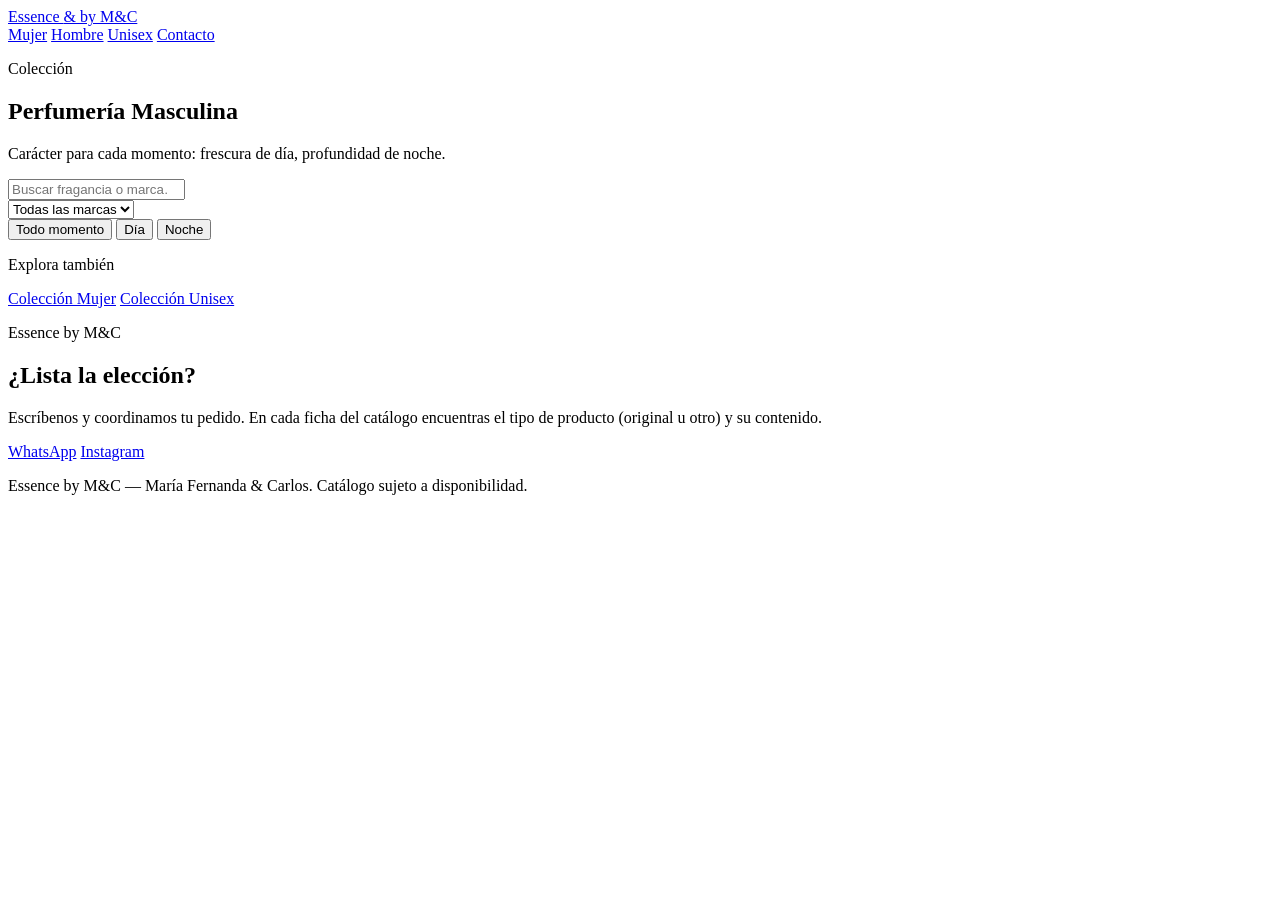
==== hombre.html @ 106f61c3 "Add files via upload" ====
<!DOCTYPE html>
<html lang="es">
<head>
<meta charset="UTF-8">
<meta name="viewport" content="width=device-width, initial-scale=1.0">
<title>Perfumería Masculina — Essence by M&amp;C</title>
<meta name="description" content="Catálogo de fragancias masculinas. Essence by M&amp;C.">
<link rel="preconnect" href="https://fonts.googleapis.com">
<link rel="preconnect" href="https://fonts.gstatic.com" crossorigin>
<link href="https://fonts.googleapis.com/css2?family=Cormorant:ital,wght@0,400;0,500;0,600;1,400&family=Jost:wght@300;400;500;600&display=swap" rel="stylesheet">
<link rel="stylesheet" href="css/styles.css">
</head>
<body class="theme-hombre" data-genero="hombre">

<header class="nav">
  <a href="index.html" class="brand" aria-label="Essence by M&amp;C — inicio">Essence <span class="amp">&amp;</span> <span class="brand-mc">by M&amp;C</span></a>
  <nav class="nav-links" aria-label="Principal">
    <a href="mujer.html">Mujer</a>
    <a href="hombre.html" aria-current="page">Hombre</a>
    <a href="unisex.html">Unisex</a>
    <a href="#contacto">Contacto</a>
  </nav>
</header>

<main>

  <section class="collection">
    <div class="collection-head">
      <p class="eyebrow">Colección</p>
      <h1>Perfumería Masculina</h1>
      <p class="collection-desc">Carácter para cada momento: frescura de día, profundidad de noche.</p>
    </div>

    <div class="filters">
      <input type="search" class="search" placeholder="Buscar fragancia o marca…" aria-label="Buscar en perfumería masculina">
      <div class="filter-row">
        <select class="filter-select" data-filter="marca" aria-label="Filtrar por marca">
          <option value="">Todas las marcas</option>
        </select>
        <div class="chip-group" data-filter="momento">
          <button class="chip active" data-value="">Todo momento</button>
          <button class="chip" data-value="dia">Día</button>
          <button class="chip" data-value="noche">Noche</button>
        </div>
      </div>
      <div class="chip-group notas-group" aria-label="Filtrar por familia olfativa"></div>
    </div>

    <div class="grid" id="grid"></div>
    <p class="empty-state" id="empty" hidden>No encontramos fragancias con esos filtros. Prueba con otra combinación.</p>

    <div class="explore">
      <p>Explora también</p>
      <div class="explore-links">
        <a class="pill" href="mujer.html">Colección Mujer</a>
        <a class="pill" href="unisex.html">Colección Unisex</a>
      </div>
    </div>
  </section>

  <section id="contacto" class="contact">
    <div class="contact-inner">
      <p class="eyebrow">Essence by M&amp;C</p>
      <h2>¿Lista la elección?</h2>
      <p>Escríbenos y coordinamos tu pedido. En cada ficha del catálogo encuentras el tipo de producto (original u otro) y su contenido.</p>
      <div class="contact-links">
        <a href="https://wa.me/573011754725" target="_blank" rel="noopener" class="btn btn-gold">WhatsApp</a>
        <a href="https://instagram.com/essence_bymc" target="_blank" rel="noopener" class="btn btn-outline">Instagram</a>
      </div>
    </div>
  </section>

</main>

<footer class="footer">
  <p>Essence by M&amp;C — María Fernanda &amp; Carlos. Catálogo sujeto a disponibilidad.</p>
</footer>

<script src="js/data.js"></script>
<script src="js/script.js"></script>
</body>
</html>
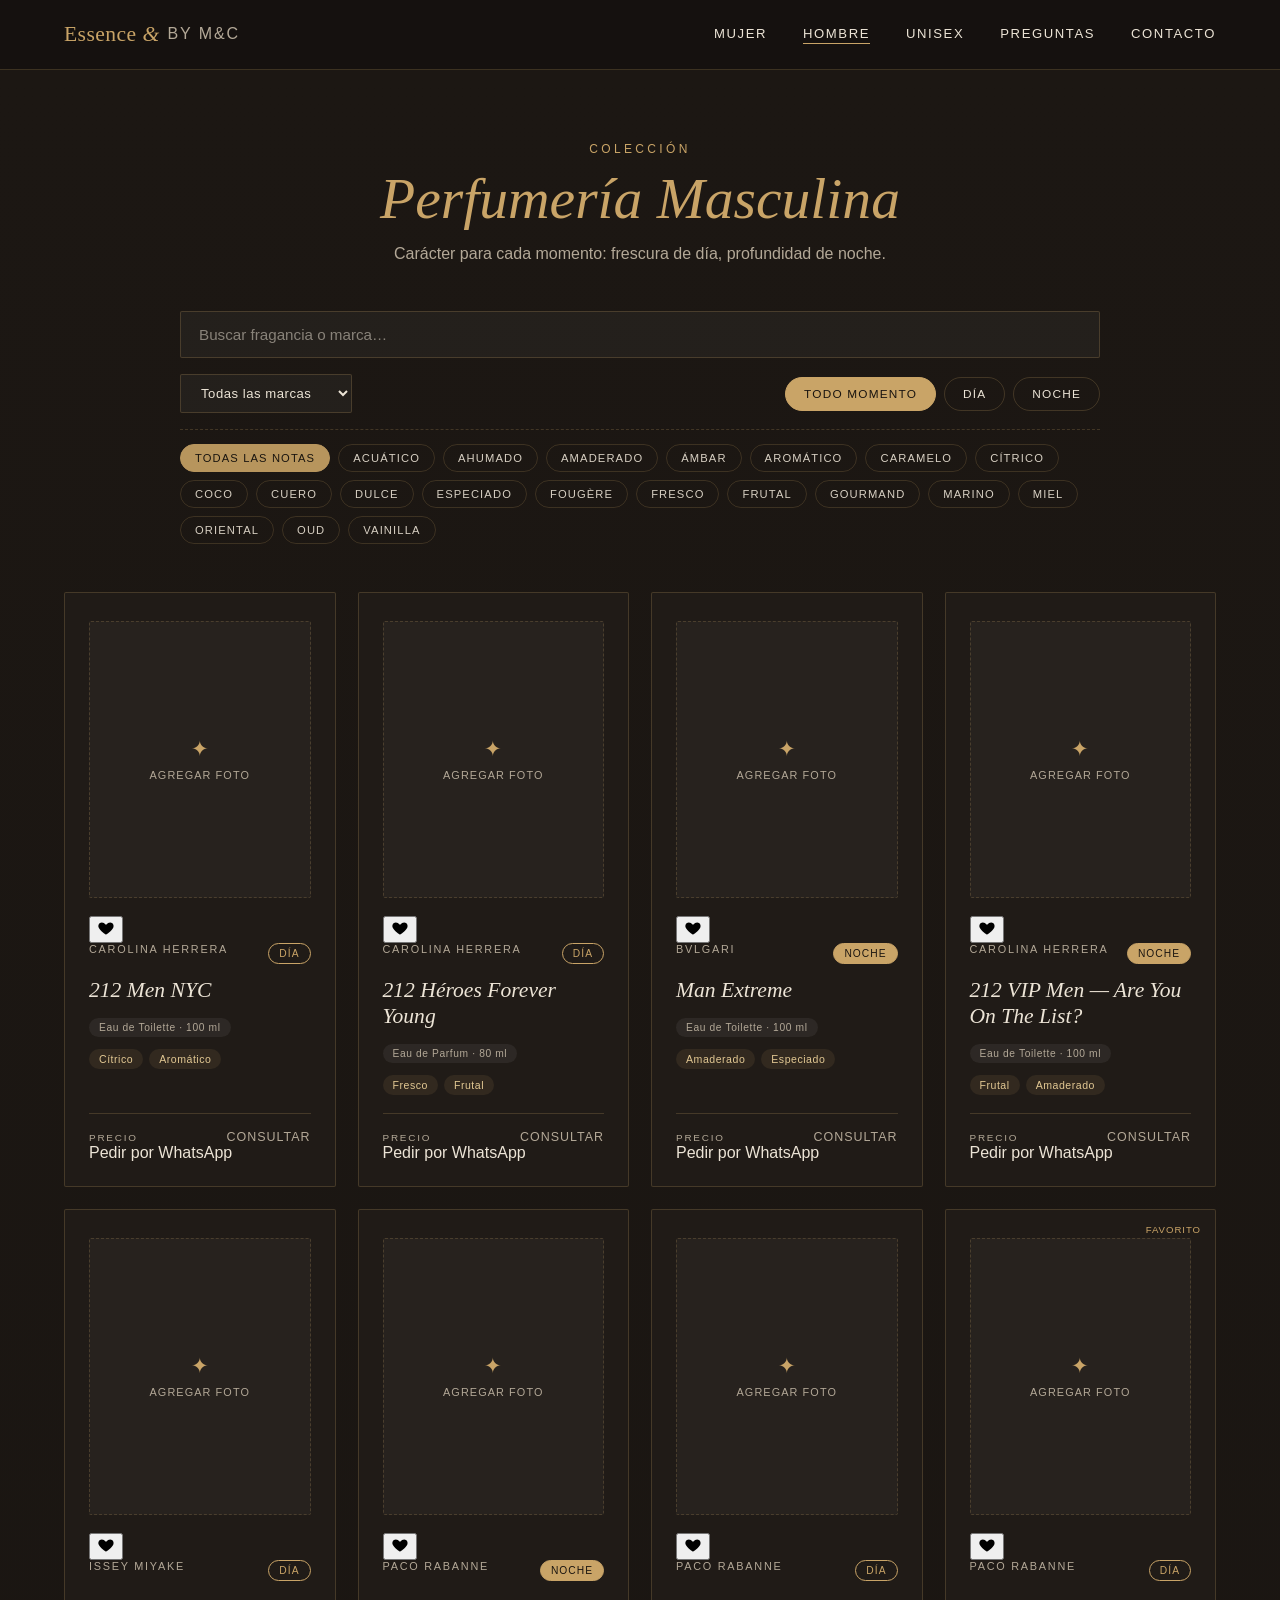
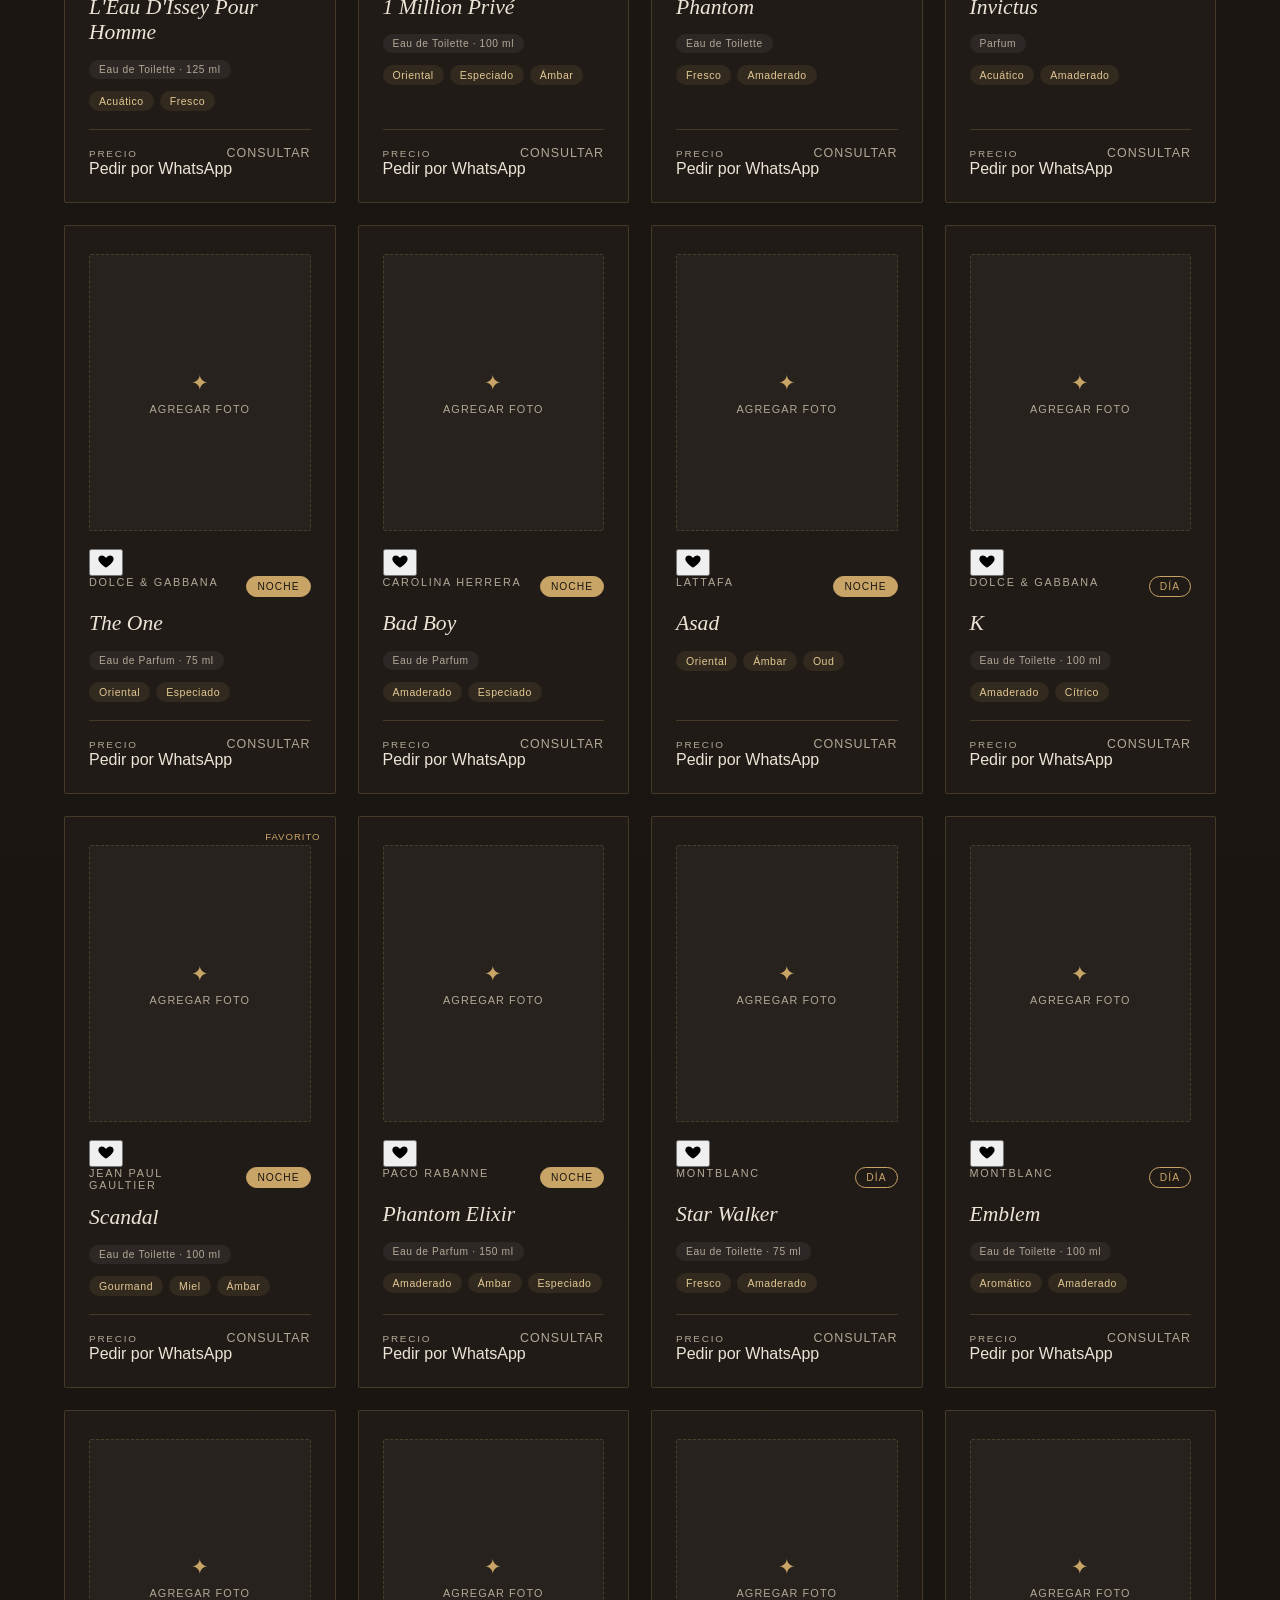
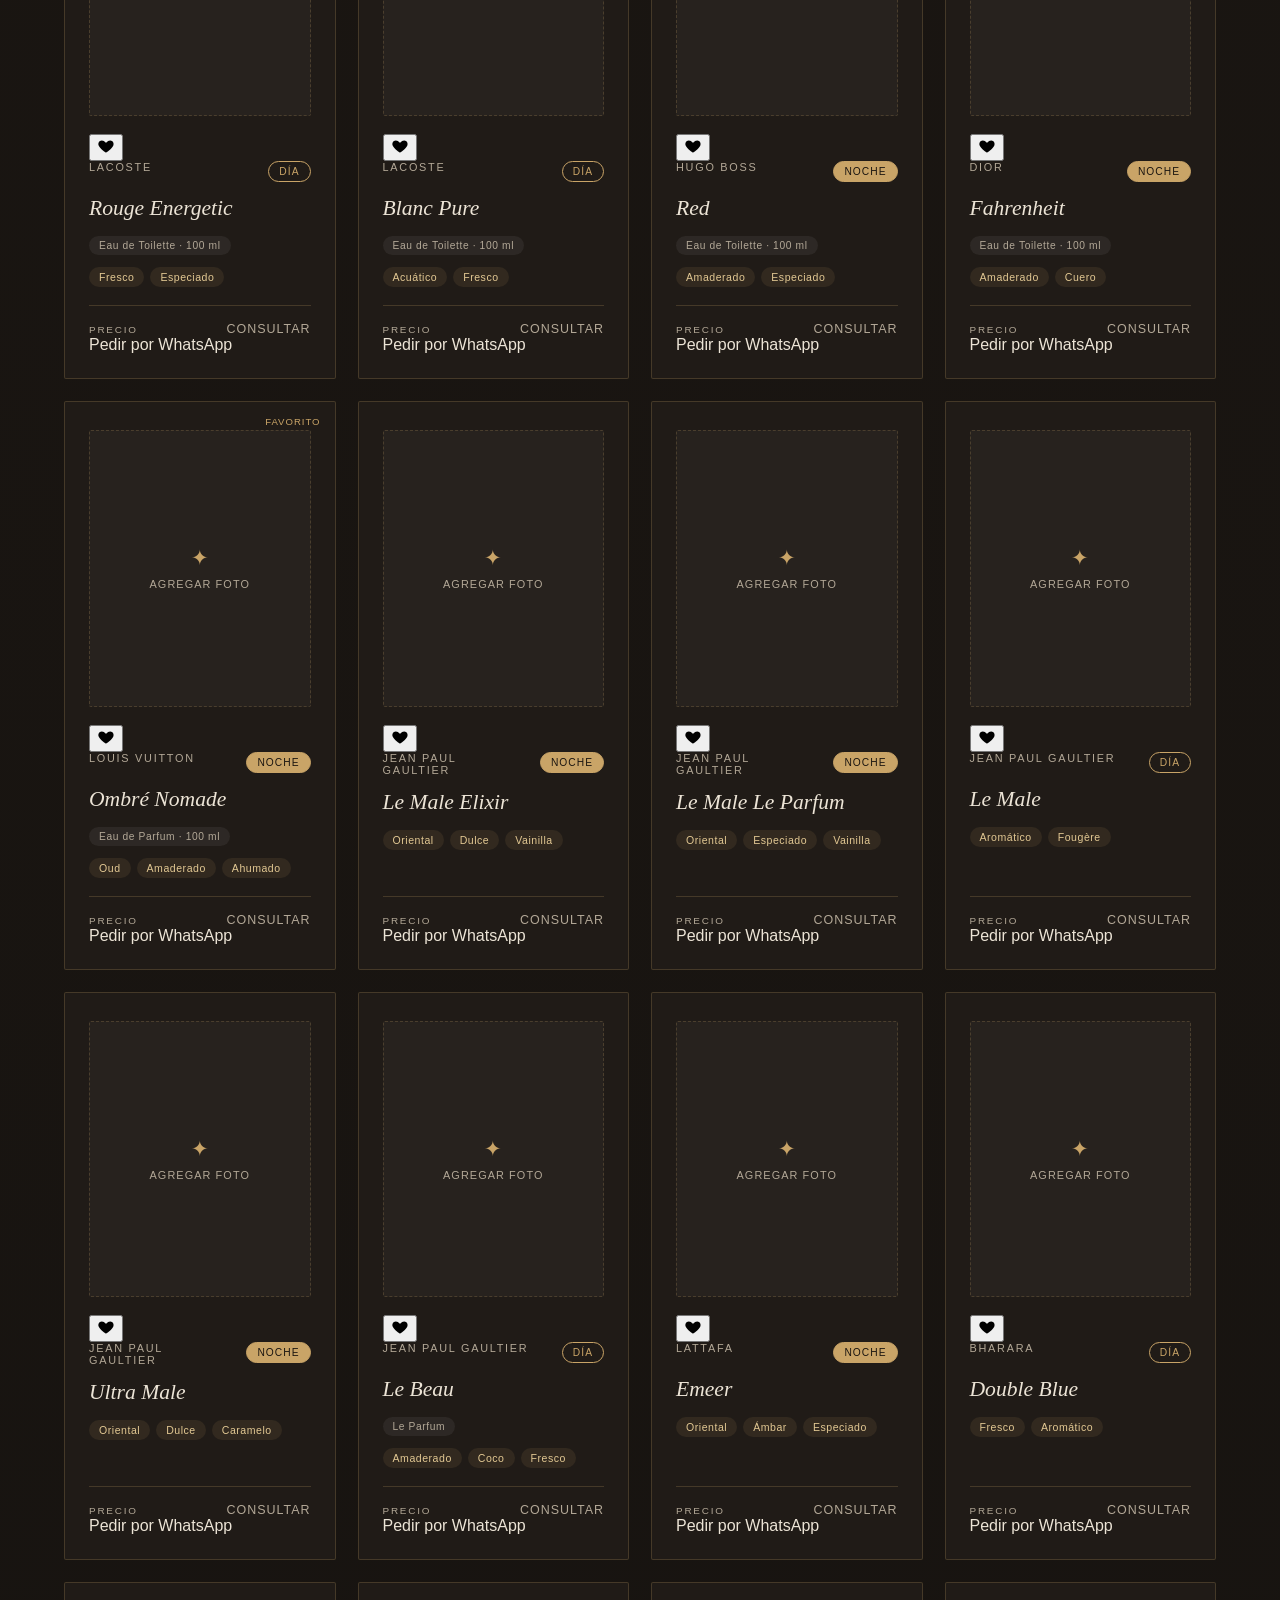
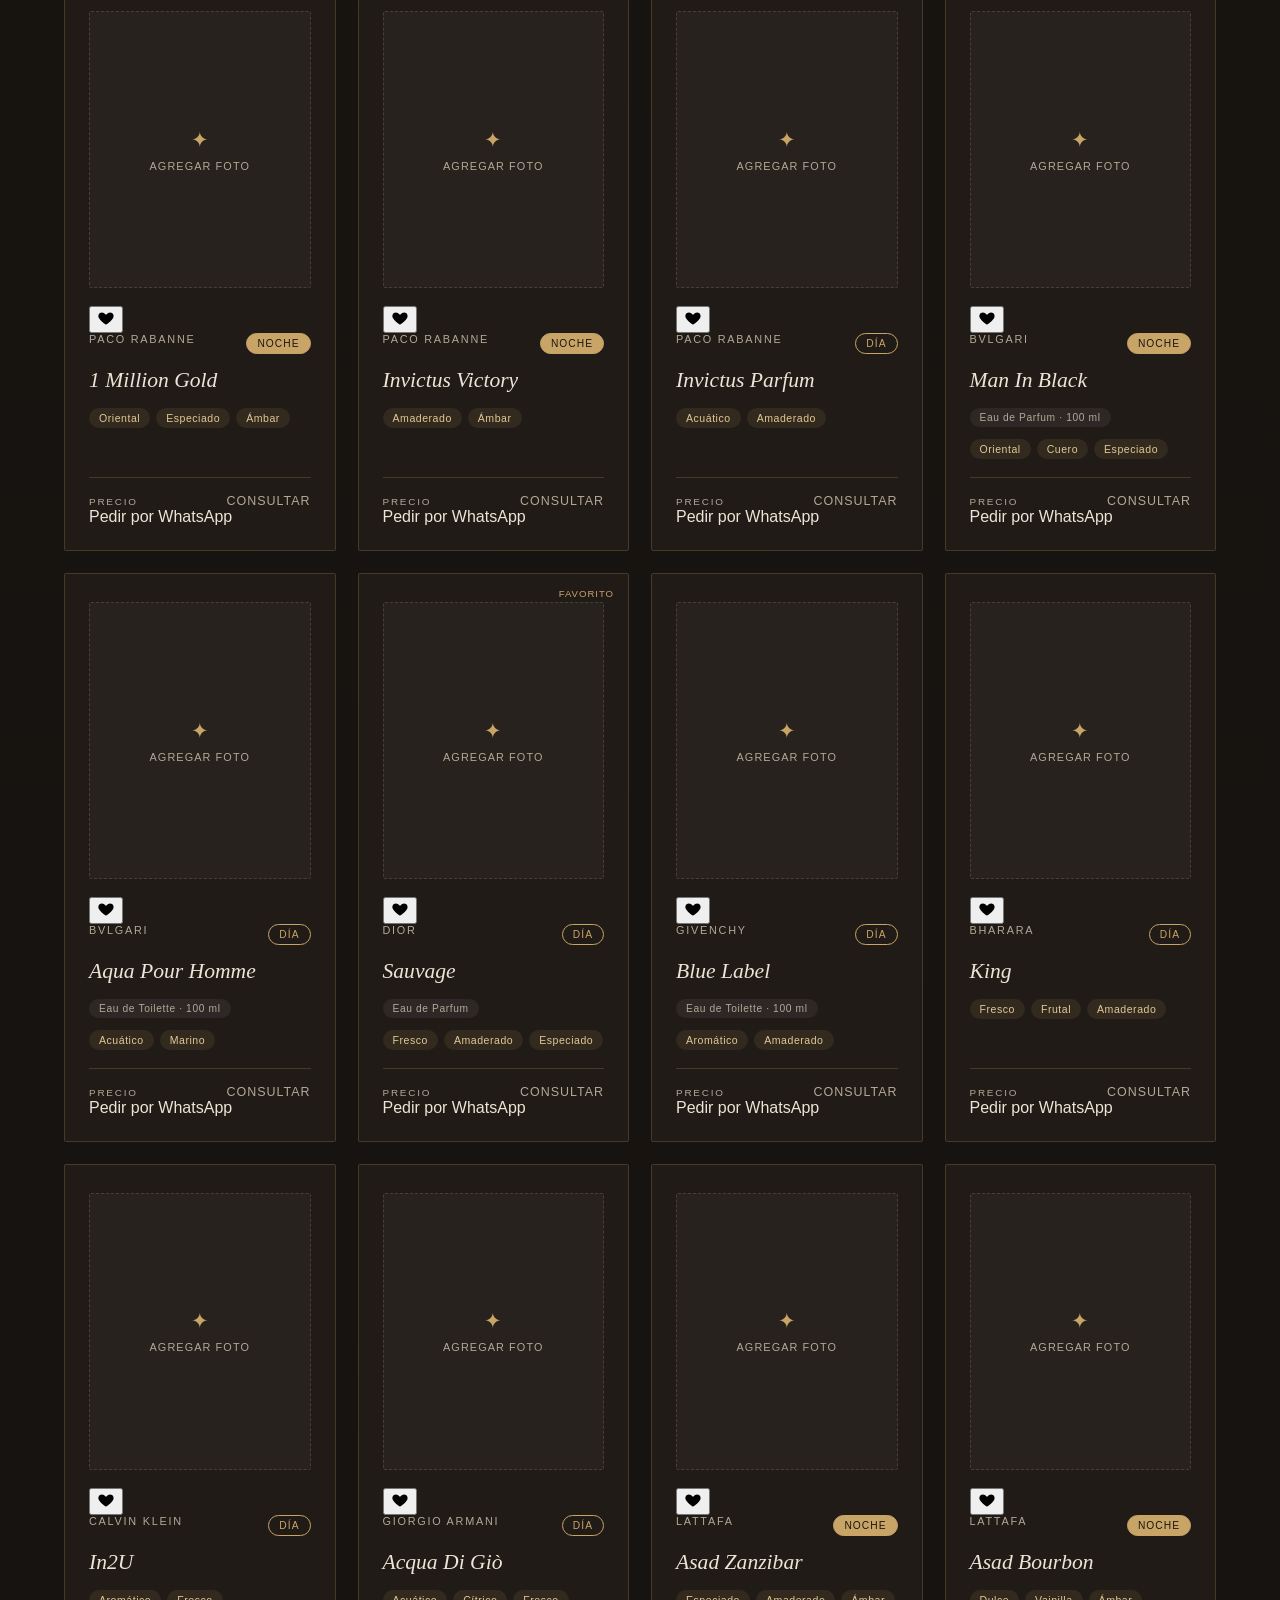
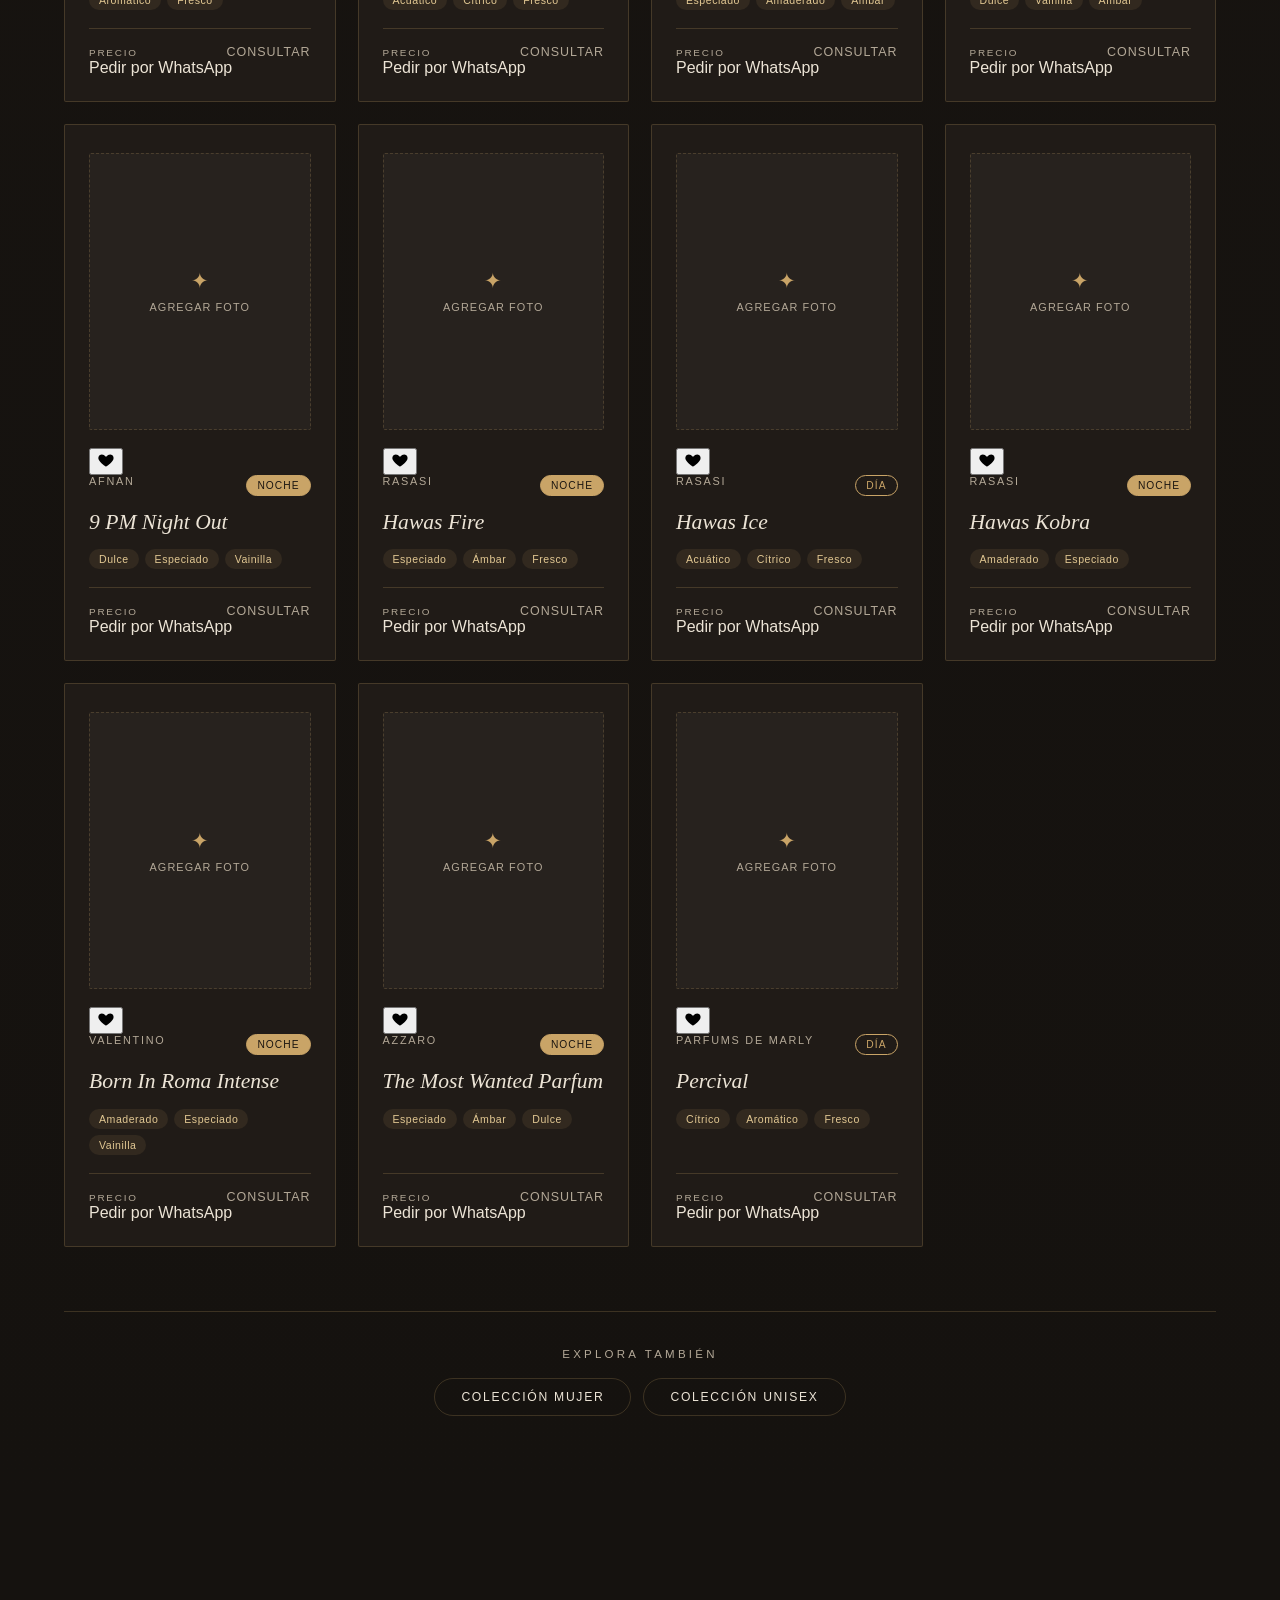
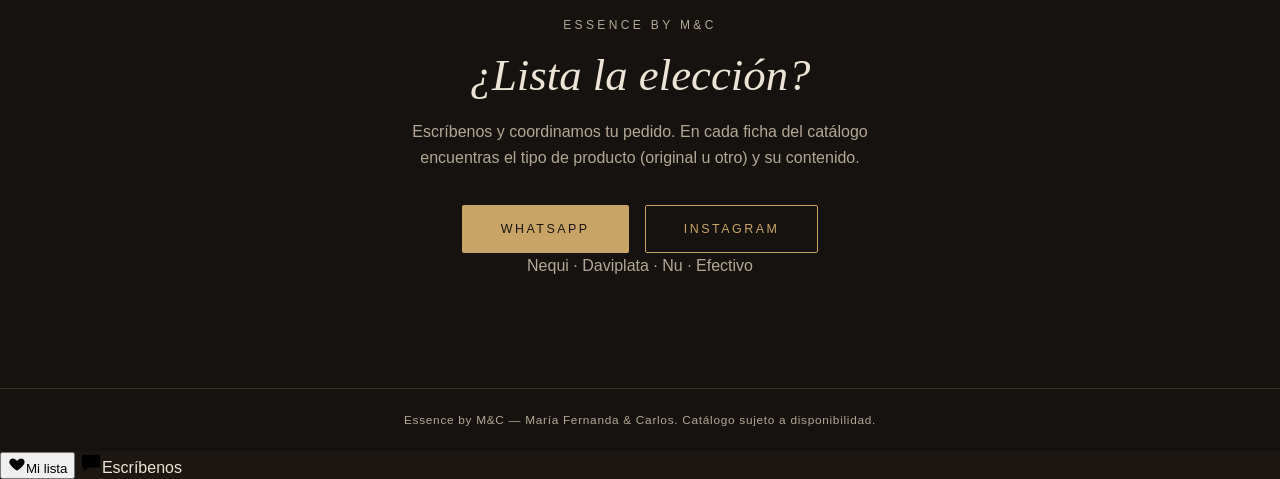
==== commit dfe8e1ef: "Update hombre.html" ====
--- a/hombre.html
+++ b/hombre.html
@@ -4,7 +4,16 @@
 <meta charset="UTF-8">
 <meta name="viewport" content="width=device-width, initial-scale=1.0">
 <title>Perfumería Masculina — Essence by M&amp;C</title>
-<meta name="description" content="Catálogo de fragancias masculinas. Essence by M&amp;C.">
+<meta name="description" content="Fragancias para hombre: frescura de día, profundidad de noche. Envíos a todo Colombia.">
+<meta property="og:type" content="website">
+<meta property="og:site_name" content="Essence by M&amp;C">
+<meta property="og:locale" content="es_CO">
+<meta property="og:title" content="Perfumería Masculina — Essence by M&amp;C">
+<meta property="og:description" content="Fragancias para hombre: frescura de día, profundidad de noche. Envíos a todo Colombia.">
+<meta property="og:image" content="https://essencebymc.github.io/EssenceByMC/img/og-portada.png">
+<meta property="og:image:width" content="1200">
+<meta property="og:image:height" content="630">
+<meta name="twitter:card" content="summary_large_image">
 <link rel="preconnect" href="https://fonts.googleapis.com">
 <link rel="preconnect" href="https://fonts.gstatic.com" crossorigin>
 <link href="https://fonts.googleapis.com/css2?family=Cormorant:ital,wght@0,400;0,500;0,600;1,400&family=Jost:wght@300;400;500;600&display=swap" rel="stylesheet">
@@ -18,6 +27,7 @@
     <a href="mujer.html">Mujer</a>
     <a href="hombre.html" aria-current="page">Hombre</a>
     <a href="unisex.html">Unisex</a>
+    <a href="index.html#preguntas">Preguntas</a>
     <a href="#contacto">Contacto</a>
   </nav>
 </header>
@@ -67,6 +77,7 @@
         <a href="https://wa.me/573011754725" target="_blank" rel="noopener" class="btn btn-gold">WhatsApp</a>
         <a href="https://instagram.com/essence_bymc" target="_blank" rel="noopener" class="btn btn-outline">Instagram</a>
       </div>
+      <p class="pagos">Nequi · Daviplata · Nu · Efectivo</p>
     </div>
   </section>
 
--- a/css/styles.css
+++ b/css/styles.css
@@ -0,0 +1,802 @@
+/* =========================================================
+   Essence by M&C
+   Tokens
+   Tres temas, uno por colección (se activan con una clase en <body>):
+     .theme-mujer   → blush #FBF1EC + rosa profundo #7D4448
+     .theme-hombre  → ónix #15120F + oro #C9A467
+     .theme-unisex  → arena #F4EDE1 + bronce #5C4A2A
+     .theme-home    → portada (usa la paleta blush)
+   El oro (#C9A467) es el hilo común entre las tres.
+   Tipografía — Display: 'Cormorant' · Cuerpo/UI: 'Jost'
+   ========================================================= */
+
+:root{
+  --gold: #c9a467;
+  --gold-soft: #e2c893;
+
+  --onyx-bg: #15120f;
+  --onyx-text: #ece4d6;
+  --onyx-muted: #b3a897;
+  --onyx-line: rgba(201,164,103,.22);
+
+  --font-display: 'Cormorant', serif;
+  --font-body: 'Jost', sans-serif;
+
+  --radius: 2px;
+  --transition: 260ms cubic-bezier(.4,0,.2,1);
+}
+
+/* ---------- Temas ---------- */
+.theme-home,
+.theme-mujer{
+  --bg: #fbf1ec;
+  --bg-2: #f5e2da;
+  --card: #ffffff;
+  --card-line: rgba(0,0,0,.06);
+  --text: #3a2422;
+  --muted: #8a6a63;
+  --accent: #7d4448;
+  --on-accent: #ffffff;
+  --line: rgba(0,0,0,.14);
+  --field-bg: rgba(255,255,255,.6);
+  --nav-bg: rgba(251,241,236,.86);
+  --tag-bg: #f5e2da;
+  --tag-fg: #7d4448;
+  --img-bg: #f5e2da;
+  --ml-bg: rgba(0,0,0,.05);
+  --shadow: rgba(125,68,72,.35);
+}
+
+.theme-hombre{
+  --bg: #1c1713;
+  --bg-2: #15120f;
+  --card: #201b17;
+  --card-line: rgba(201,164,103,.22);
+  --text: #ece4d6;
+  --muted: #b3a897;
+  --accent: #c9a467;
+  --on-accent: #1a1510;
+  --line: rgba(201,164,103,.22);
+  --field-bg: rgba(255,255,255,.04);
+  --nav-bg: rgba(21,18,15,.88);
+  --tag-bg: rgba(201,164,103,.1);
+  --tag-fg: #e2c893;
+  --img-bg: rgba(255,255,255,.03);
+  --ml-bg: rgba(255,255,255,.06);
+  --shadow: rgba(0,0,0,.6);
+}
+
+.theme-unisex{
+  --bg: #f4ede1;
+  --bg-2: #e9dec9;
+  --card: #fffdf8;
+  --card-line: rgba(92,74,42,.14);
+  --text: #2e2a22;
+  --muted: #7d7261;
+  --accent: #5c4a2a;
+  --on-accent: #ffffff;
+  --line: rgba(92,74,42,.24);
+  --field-bg: rgba(255,255,255,.6);
+  --nav-bg: rgba(244,237,225,.88);
+  --tag-bg: #e9dec9;
+  --tag-fg: #5c4a2a;
+  --img-bg: #e9dec9;
+  --ml-bg: rgba(92,74,42,.08);
+  --shadow: rgba(92,74,42,.35);
+}
+
+/* ---------- Base ---------- */
+*{ box-sizing: border-box; }
+html{ scroll-behavior: smooth; }
+body{
+  margin: 0;
+  font-family: var(--font-body);
+  background: var(--bg);
+  color: var(--text);
+  -webkit-font-smoothing: antialiased;
+  overflow-x: hidden;
+}
+
+a{ color: inherit; text-decoration: none; }
+h1,h2,h3{ font-family: var(--font-display); font-weight: 500; margin: 0; }
+p{ margin: 0; }
+button{ font-family: var(--font-body); cursor: pointer; }
+
+::selection{ background: var(--gold); color: #15120f; }
+
+:focus-visible{
+  outline: 2px solid var(--gold);
+  outline-offset: 3px;
+}
+
+@keyframes fadeUp{
+  from{ opacity: 0; transform: translateY(14px); }
+  to{ opacity: 1; transform: none; }
+}
+
+/* ---------- Nav ---------- */
+.nav{
+  position: sticky;
+  top: 0;
+  z-index: 50;
+  display: flex;
+  align-items: center;
+  justify-content: space-between;
+  padding: 22px clamp(20px, 5vw, 64px);
+  background: var(--nav-bg);
+  backdrop-filter: blur(10px);
+  -webkit-backdrop-filter: blur(10px);
+  border-bottom: 1px solid var(--card-line);
+}
+.brand{
+  font-family: var(--font-display);
+  font-size: 1.35rem;
+  letter-spacing: .02em;
+  color: var(--accent);
+}
+.brand .amp{ color: var(--gold); font-style: italic; }
+.brand-mc{
+  font-size: 1rem;
+  font-family: var(--font-body);
+  letter-spacing: .12em;
+  text-transform: uppercase;
+  vertical-align: 2px;
+  margin-left: 2px;
+  color: var(--muted);
+}
+.nav-links{ display: flex; gap: clamp(16px, 3vw, 36px); }
+.nav-links a{
+  font-size: .82rem;
+  letter-spacing: .12em;
+  text-transform: uppercase;
+  color: var(--text);
+  position: relative;
+  padding-bottom: 3px;
+}
+.nav-links a::after{
+  content: "";
+  position: absolute; left: 0; bottom: 0;
+  width: 0; height: 1px;
+  background: var(--gold);
+  transition: width var(--transition);
+}
+.nav-links a:hover::after,
+.nav-links a[aria-current="page"]::after{ width: 100%; }
+
+/* ---------- Botones ---------- */
+.btn{
+  position: relative;
+  z-index: 0;
+  overflow: hidden;
+  display: inline-block;
+  padding: 16px 38px;
+  font-size: .78rem;
+  letter-spacing: .2em;
+  text-transform: uppercase;
+  border-radius: var(--radius);
+  border: 1px solid transparent;
+  transition: color .35s ease, transform var(--transition);
+}
+/* Relleno que sube desde abajo al pasar el mouse */
+.btn::before{
+  content: "";
+  position: absolute;
+  inset: 0;
+  z-index: -1;
+  transform: translateY(101%);
+  transition: transform .38s cubic-bezier(.4,0,.2,1);
+}
+.btn:hover{ transform: translateY(-2px); }
+.btn:hover::before{ transform: none; }
+.btn-gold{ background: var(--gold); color: #1a1510; }
+.btn-gold::before{ background: var(--gold-soft); }
+.btn-outline{ border-color: var(--gold); color: var(--gold); }
+.btn-outline::before{ background: var(--gold); }
+.btn-outline:hover{ color: #1a1510; }
+
+/* =========================================================
+   PORTADA
+   ========================================================= */
+.hero{
+  position: relative;
+  overflow: hidden;
+  min-height: calc(100vh - 70px);
+  display: flex;
+  flex-direction: column;
+  align-items: center;
+  justify-content: center;
+  text-align: center;
+  padding: 64px 24px 40px;
+  background:
+    radial-gradient(ellipse at 20% 20%, rgba(201,164,103,.14), transparent 55%),
+    radial-gradient(ellipse at 80% 75%, rgba(201,138,130,.18), transparent 55%),
+    var(--bg);
+}
+.hero-inner{ animation: fadeUp .8s ease both; }
+.hero-eyebrow{
+  font-size: .78rem;
+  letter-spacing: .28em;
+  text-transform: uppercase;
+  color: var(--muted);
+  margin-bottom: 18px;
+}
+.hero-title-wrap{
+  position: relative;
+  padding: 26px 0;
+}
+.hero-title{
+  position: relative;
+  z-index: 1;
+  font-size: clamp(3rem, 9vw, 6.5rem);
+  line-height: .95;
+  color: var(--accent);
+  font-style: italic;
+  /* halo del color de fondo para que el nombre se lea sobre las fotos */
+  text-shadow: 0 0 22px var(--bg), 0 0 8px var(--bg);
+}
+
+/* ---------- Franja carrusel detrás del nombre ---------- */
+.strip{
+  position: absolute;
+  z-index: 0;
+  top: 50%;
+  left: 50%;
+  width: 100vw;
+  transform: translate(-50%, -50%);
+  overflow: hidden;
+  pointer-events: none;
+  -webkit-mask-image: linear-gradient(90deg, transparent, #000 14%, #000 86%, transparent);
+          mask-image: linear-gradient(90deg, transparent, #000 14%, #000 86%, transparent);
+}
+.strip.is-photos{ height: 210px; }
+.strip.is-text{ height: 90px; display: flex; align-items: center; }
+.strip-track{
+  display: flex;
+  align-items: center;
+  gap: 16px;
+  width: max-content;
+  animation: marquee 80s linear infinite;
+}
+@keyframes marquee{
+  from{ transform: translateX(0); }
+  to{ transform: translateX(-50%); }
+}
+.strip-photo{
+  flex: 0 0 auto;
+  display: block;
+  height: 210px;
+  aspect-ratio: 4 / 5;
+  overflow: hidden;
+  border-radius: var(--radius);
+  background: var(--bg-2);
+  opacity: .42;
+}
+.strip-photo img{
+  width: 100%;
+  height: 100%;
+  object-fit: cover;
+  display: block;
+}
+.strip-name{
+  flex: 0 0 auto;
+  white-space: nowrap;
+  font-family: var(--font-display);
+  font-style: italic;
+  font-size: 2.3rem;
+  color: var(--gold);
+  opacity: .42;
+}
+.strip-name em{
+  font-family: var(--font-body);
+  font-style: normal;
+  font-size: .62rem;
+  letter-spacing: .2em;
+  text-transform: uppercase;
+  vertical-align: middle;
+  margin-left: 6px;
+  color: var(--muted);
+}
+.strip-sep{ flex: 0 0 auto; color: var(--gold); opacity: .5; font-size: .8rem; }
+.hero-title .amp{ color: var(--gold); }
+.hero-sub{
+  max-width: 480px;
+  margin: 28px auto 0;
+  font-size: 1.05rem;
+  line-height: 1.6;
+  font-weight: 300;
+}
+
+/* Las tres puertas: cada una lleva a su propia página */
+.doors-label{
+  margin-top: 48px;
+  font-size: .72rem;
+  letter-spacing: .28em;
+  text-transform: uppercase;
+  color: var(--gold);
+  animation: fadeUp .8s .15s ease both;
+}
+.doors{
+  margin: 18px auto 0;
+  width: 100%;
+  max-width: 960px;
+  display: grid;
+  grid-template-columns: repeat(3, 1fr);
+  gap: 18px;
+}
+.door{
+  position: relative;
+  display: flex;
+  flex-direction: column;
+  align-items: center;
+  justify-content: space-between;
+  min-height: 300px;
+  padding: 30px 22px 28px;
+  border-radius: var(--radius);
+  text-align: center;
+  overflow: hidden;
+  animation: fadeUp .8s ease both;
+  transition: transform var(--transition), box-shadow var(--transition);
+}
+.door:nth-child(1){ animation-delay: .22s; }
+.door:nth-child(2){ animation-delay: .32s; }
+.door:nth-child(3){ animation-delay: .42s; }
+.door::before{
+  content: "";
+  position: absolute;
+  inset: 10px;
+  border: 1px solid rgba(226,200,147,.38);
+  pointer-events: none;
+  transition: inset var(--transition), border-color var(--transition);
+}
+.door:hover{
+  transform: translateY(-5px);
+  box-shadow: 0 24px 44px -24px rgba(0,0,0,.55);
+}
+.door:hover::before{ inset: 6px; border-color: var(--gold); }
+/* Destello de luz que cruza la puerta al pasar el mouse */
+.door::after{
+  content: "";
+  position: absolute;
+  top: 0; left: -70%;
+  width: 40%; height: 100%;
+  background: linear-gradient(100deg, transparent, rgba(255,255,255,.16), transparent);
+  transform: skewX(-18deg);
+  transition: left .9s ease;
+  pointer-events: none;
+}
+.door:hover::after{ left: 135%; }
+
+.door-mujer{  background: linear-gradient(160deg, #8b4b4f, #6b393c); color: #fff; }
+.door-hombre{ background: linear-gradient(160deg, #201b17, #15120f); color: var(--onyx-text); }
+.door-unisex{ background: linear-gradient(160deg, #6a5530, #4a3b20); color: #f6ecd8; }
+
+.door-num{
+  font-family: var(--font-display);
+  font-size: 1rem;
+  letter-spacing: .2em;
+  color: var(--gold-soft);
+  opacity: .8;
+}
+.door-body{
+  display: flex;
+  flex-direction: column;
+  align-items: center;
+  gap: 8px;
+}
+.door-eyebrow{
+  font-size: .66rem;
+  letter-spacing: .32em;
+  text-transform: uppercase;
+  color: var(--gold-soft);
+}
+.door-name{
+  font-family: var(--font-display);
+  font-style: italic;
+  font-size: 3.2rem;
+  line-height: 1;
+}
+.door-meta{
+  font-size: .68rem;
+  letter-spacing: .16em;
+  text-transform: uppercase;
+  opacity: .7;
+  min-height: 1em;
+}
+.door-go{
+  display: flex;
+  align-items: center;
+  gap: 12px;
+  font-size: .72rem;
+  letter-spacing: .2em;
+  text-transform: uppercase;
+  color: var(--gold-soft);
+}
+.door-line{
+  display: block;
+  width: 24px;
+  height: 1px;
+  background: currentColor;
+  position: relative;
+  transition: width var(--transition);
+}
+.door-line::after{               /* punta de flecha */
+  content: "";
+  position: absolute;
+  right: 0; top: -3px;
+  width: 6px; height: 6px;
+  border-top: 1px solid currentColor;
+  border-right: 1px solid currentColor;
+  transform: rotate(45deg);
+}
+.door:hover .door-line{ width: 52px; }
+
+.hero-badges{
+  margin-top: 56px;
+  display: flex;
+  gap: clamp(20px, 5vw, 48px);
+  flex-wrap: wrap;
+  justify-content: center;
+  font-size: .72rem;
+  letter-spacing: .18em;
+  text-transform: uppercase;
+  color: var(--muted);
+}
+.hero-badges span{ position: relative; padding-left: 18px; }
+.hero-badges span::before{
+  content: "";
+  position: absolute; left: 0; top: 50%;
+  transform: translateY(-50%);
+  width: 6px; height: 6px;
+  border-radius: 50%;
+  background: var(--gold);
+}
+
+/* =========================================================
+   PÁGINAS DE COLECCIÓN
+   ========================================================= */
+.collection{
+  padding: 72px clamp(20px, 5vw, 64px) 90px;
+  background: linear-gradient(180deg, var(--bg) 0%, var(--bg-2) 100%);
+}
+.collection-head{
+  max-width: 640px;
+  margin: 0 auto 48px;
+  text-align: center;
+  animation: fadeUp .7s ease both;
+}
+.eyebrow{
+  font-size: .75rem;
+  letter-spacing: .28em;
+  text-transform: uppercase;
+  color: var(--gold);
+  margin-bottom: 10px;
+}
+.collection-head h1{
+  font-size: clamp(2.4rem, 6vw, 3.6rem);
+  font-style: italic;
+  color: var(--accent);
+}
+.collection-desc{
+  margin-top: 14px;
+  font-weight: 300;
+  font-size: 1rem;
+  color: var(--muted);
+}
+
+/* ---------- Filtros ---------- */
+.filters{
+  max-width: 920px;
+  margin: 0 auto 48px;
+  display: flex;
+  flex-direction: column;
+  gap: 16px;
+}
+.search{
+  width: 100%;
+  padding: 14px 18px;
+  font-family: var(--font-body);
+  font-size: .95rem;
+  border: 1px solid var(--line);
+  background: var(--field-bg);
+  border-radius: var(--radius);
+  color: var(--text);
+  transition: border-color var(--transition);
+}
+.search:focus{ border-color: var(--gold); outline: none; }
+.search::placeholder{ color: inherit; opacity: .5; }
+
+.filter-row{
+  display: flex;
+  gap: 14px;
+  flex-wrap: wrap;
+  align-items: center;
+  justify-content: space-between;
+}
+.filter-select{
+  padding: 10px 16px;
+  font-family: var(--font-body);
+  font-size: .82rem;
+  letter-spacing: .04em;
+  border: 1px solid var(--line);
+  background: var(--field-bg);
+  border-radius: var(--radius);
+  color: var(--text);
+}
+.filter-select option{ color: #000; background: #fff; }
+
+.chip-group{ display: flex; gap: 8px; flex-wrap: wrap; }
+.chip{
+  padding: 9px 18px;
+  font-size: .74rem;
+  letter-spacing: .1em;
+  text-transform: uppercase;
+  border-radius: 999px;
+  border: 1px solid var(--line);
+  background: transparent;
+  color: inherit;
+  transition: background var(--transition), color var(--transition), border-color var(--transition);
+}
+.chip:hover{ border-color: var(--gold); }
+.chip.active{
+  background: var(--accent);
+  border-color: var(--accent);
+  color: var(--on-accent);
+}
+.notas-group{ padding-top: 14px; border-top: 1px dashed var(--line); }
+.notas-group .chip{ font-size: .7rem; padding: 7px 14px; opacity: .9; }
+
+/* ---------- Grid & tarjetas ---------- */
+.grid{
+  max-width: 1200px;
+  margin: 0 auto;
+  display: grid;
+  grid-template-columns: repeat(auto-fill, minmax(260px, 1fr));
+  gap: 22px;
+}
+.card{
+  position: relative;
+  background: var(--card);
+  border-radius: var(--radius);
+  padding: 28px 24px 24px;
+  border: 1px solid var(--card-line);
+  transition: transform var(--transition), box-shadow var(--transition), border-color var(--transition);
+}
+.card:hover{
+  transform: translateY(-4px);
+  border-color: var(--gold);
+  box-shadow: 0 18px 40px -22px var(--shadow);
+}
+
+.card-img{
+  width: 100%;
+  aspect-ratio: 4 / 5;
+  border-radius: var(--radius);
+  overflow: hidden;
+  margin-bottom: 18px;
+  background: var(--img-bg);
+}
+.card-img img{
+  width: 100%;
+  height: 100%;
+  object-fit: cover;
+  display: block;
+  transition: transform 420ms cubic-bezier(.4,0,.2,1);
+}
+.card:hover .card-img img{ transform: scale(1.045); }
+
+.card-img-placeholder{
+  display: flex;
+  flex-direction: column;
+  align-items: center;
+  justify-content: center;
+  gap: 8px;
+  border: 1px dashed var(--line);
+  color: var(--muted);
+}
+.placeholder-icon{ font-size: 1.3rem; color: var(--gold); }
+.placeholder-text{
+  font-size: .68rem;
+  letter-spacing: .1em;
+  text-transform: uppercase;
+}
+
+.card-top{
+  display: flex;
+  align-items: flex-start;
+  justify-content: space-between;
+  gap: 12px;
+  margin-bottom: 14px;
+}
+.card-marca{
+  font-size: .68rem;
+  letter-spacing: .16em;
+  text-transform: uppercase;
+  color: var(--muted);
+}
+
+.momento-badge{
+  flex-shrink: 0;
+  font-size: .64rem;
+  letter-spacing: .1em;
+  text-transform: uppercase;
+  padding: 4px 10px;
+  border-radius: 999px;
+  border: 1px solid var(--gold);
+  color: var(--gold);
+  white-space: nowrap;
+}
+.momento-badge.noche{
+  background: var(--accent);
+  border-color: var(--accent);
+  color: var(--on-accent);
+}
+
+.card-nombre{
+  font-size: 1.35rem;
+  font-style: italic;
+  margin-bottom: 14px;
+  line-height: 1.2;
+}
+
+.card-meta{
+  display: flex;
+  gap: 8px;
+  flex-wrap: wrap;
+  margin-bottom: 12px;
+}
+.ml-badge{
+  font-size: .64rem;
+  letter-spacing: .06em;
+  padding: 4px 10px;
+  border-radius: 999px;
+  background: var(--ml-bg);
+  color: var(--muted);
+}
+
+.card-notas{ display: flex; gap: 6px; flex-wrap: wrap; }
+.nota-tag{
+  font-size: .66rem;
+  letter-spacing: .05em;
+  padding: 4px 10px;
+  border-radius: 999px;
+  background: var(--tag-bg);
+  color: var(--tag-fg);
+}
+
+/* Precio: siempre al fondo de la tarjeta, aunque las tarjetas tengan alturas distintas */
+.card{ display: flex; flex-direction: column; }
+.card-precio{
+  margin-top: auto;
+  padding-top: 16px;
+  display: flex;
+  align-items: baseline;
+  justify-content: space-between;
+  gap: 12px;
+}
+.card-notas{ margin-bottom: 18px; }
+.card-precio{ border-top: 1px solid var(--card-line); }
+.precio-label{
+  font-size: .62rem;
+  letter-spacing: .18em;
+  text-transform: uppercase;
+  color: var(--muted);
+}
+.precio-valor{
+  font-family: var(--font-display);
+  font-size: 1.5rem;
+  font-weight: 500;
+  color: var(--accent);
+}
+.sin-precio .precio-valor{
+  font-family: var(--font-body);
+  font-size: .78rem;
+  letter-spacing: .08em;
+  text-transform: uppercase;
+  font-weight: 400;
+  color: var(--muted);
+}
+
+.card.destacado::before{
+  content: "Favorito";
+  position: absolute;
+  top: 14px; right: 14px;
+  font-size: .6rem;
+  letter-spacing: .1em;
+  text-transform: uppercase;
+  color: var(--gold);
+}
+
+.empty-state{
+  text-align: center;
+  padding: 40px 0;
+  color: var(--muted);
+  font-style: italic;
+  font-family: var(--font-display);
+  font-size: 1.15rem;
+}
+
+/* Enlaces a las otras colecciones */
+.explore{
+  max-width: 1200px;
+  margin: 64px auto 0;
+  padding-top: 36px;
+  border-top: 1px solid var(--line);
+  text-align: center;
+}
+.explore p{
+  font-size: .72rem;
+  letter-spacing: .28em;
+  text-transform: uppercase;
+  color: var(--muted);
+  margin-bottom: 18px;
+}
+.explore-links{ display: flex; gap: 12px; justify-content: center; flex-wrap: wrap; }
+.pill{
+  padding: 11px 26px;
+  font-size: .76rem;
+  letter-spacing: .14em;
+  text-transform: uppercase;
+  border-radius: 999px;
+  border: 1px solid var(--line);
+  transition: border-color var(--transition), background var(--transition), color var(--transition);
+}
+.pill:hover{ border-color: var(--gold); background: var(--accent); color: var(--on-accent); }
+
+/* ---------- Contacto ---------- */
+.contact{
+  background: var(--onyx-bg);
+  color: var(--onyx-text);
+  padding: 110px 24px;
+  text-align: center;
+}
+.contact-inner{ max-width: 480px; margin: 0 auto; }
+.contact h2{ font-size: clamp(2rem, 5vw, 2.8rem); font-style: italic; margin: 14px 0 18px; }
+.contact p{ color: var(--onyx-muted); font-weight: 300; line-height: 1.6; }
+.contact-links{
+  margin-top: 34px;
+  display: flex;
+  gap: 16px;
+  justify-content: center;
+  flex-wrap: wrap;
+}
+
+/* ---------- Footer ---------- */
+.footer{
+  background: var(--onyx-bg);
+  color: var(--onyx-muted);
+  text-align: center;
+  font-size: .74rem;
+  letter-spacing: .06em;
+  padding: 24px;
+  border-top: 1px solid var(--onyx-line);
+}
+
+/* ---------- Responsive ---------- */
+@media (max-width: 760px){
+  .doors{ grid-template-columns: 1fr; max-width: 420px; }
+  .door{ min-height: 190px; padding: 22px 16px; }
+  .door-name{ font-size: 2.5rem; }
+  .strip.is-photos{ height: 150px; }
+  .strip-photo{ height: 150px; }
+}
+@media (max-width: 640px){
+  .nav{ flex-direction: column; gap: 10px; padding: 14px 18px; }
+  .nav-links{ gap: 18px; }
+  .nav-links a{ font-size: .72rem; }
+  .hero{ min-height: auto; padding: 48px 18px 40px; }
+  .collection{ padding-top: 48px; }
+  .filter-row{ flex-direction: column; align-items: stretch; }
+  .filter-select{ width: 100%; }
+}
+
+/* ---------- Movimiento reducido ---------- */
+@media (prefers-reduced-motion: reduce){
+  html{ scroll-behavior: auto; }
+  *, *::before, *::after{
+    transition-duration: .01ms !important;
+    animation-duration: .01ms !important;
+    animation-delay: 0s !important;
+    animation-iteration-count: 1 !important;
+  }
+  .strip-track{ animation: none !important; }
+}
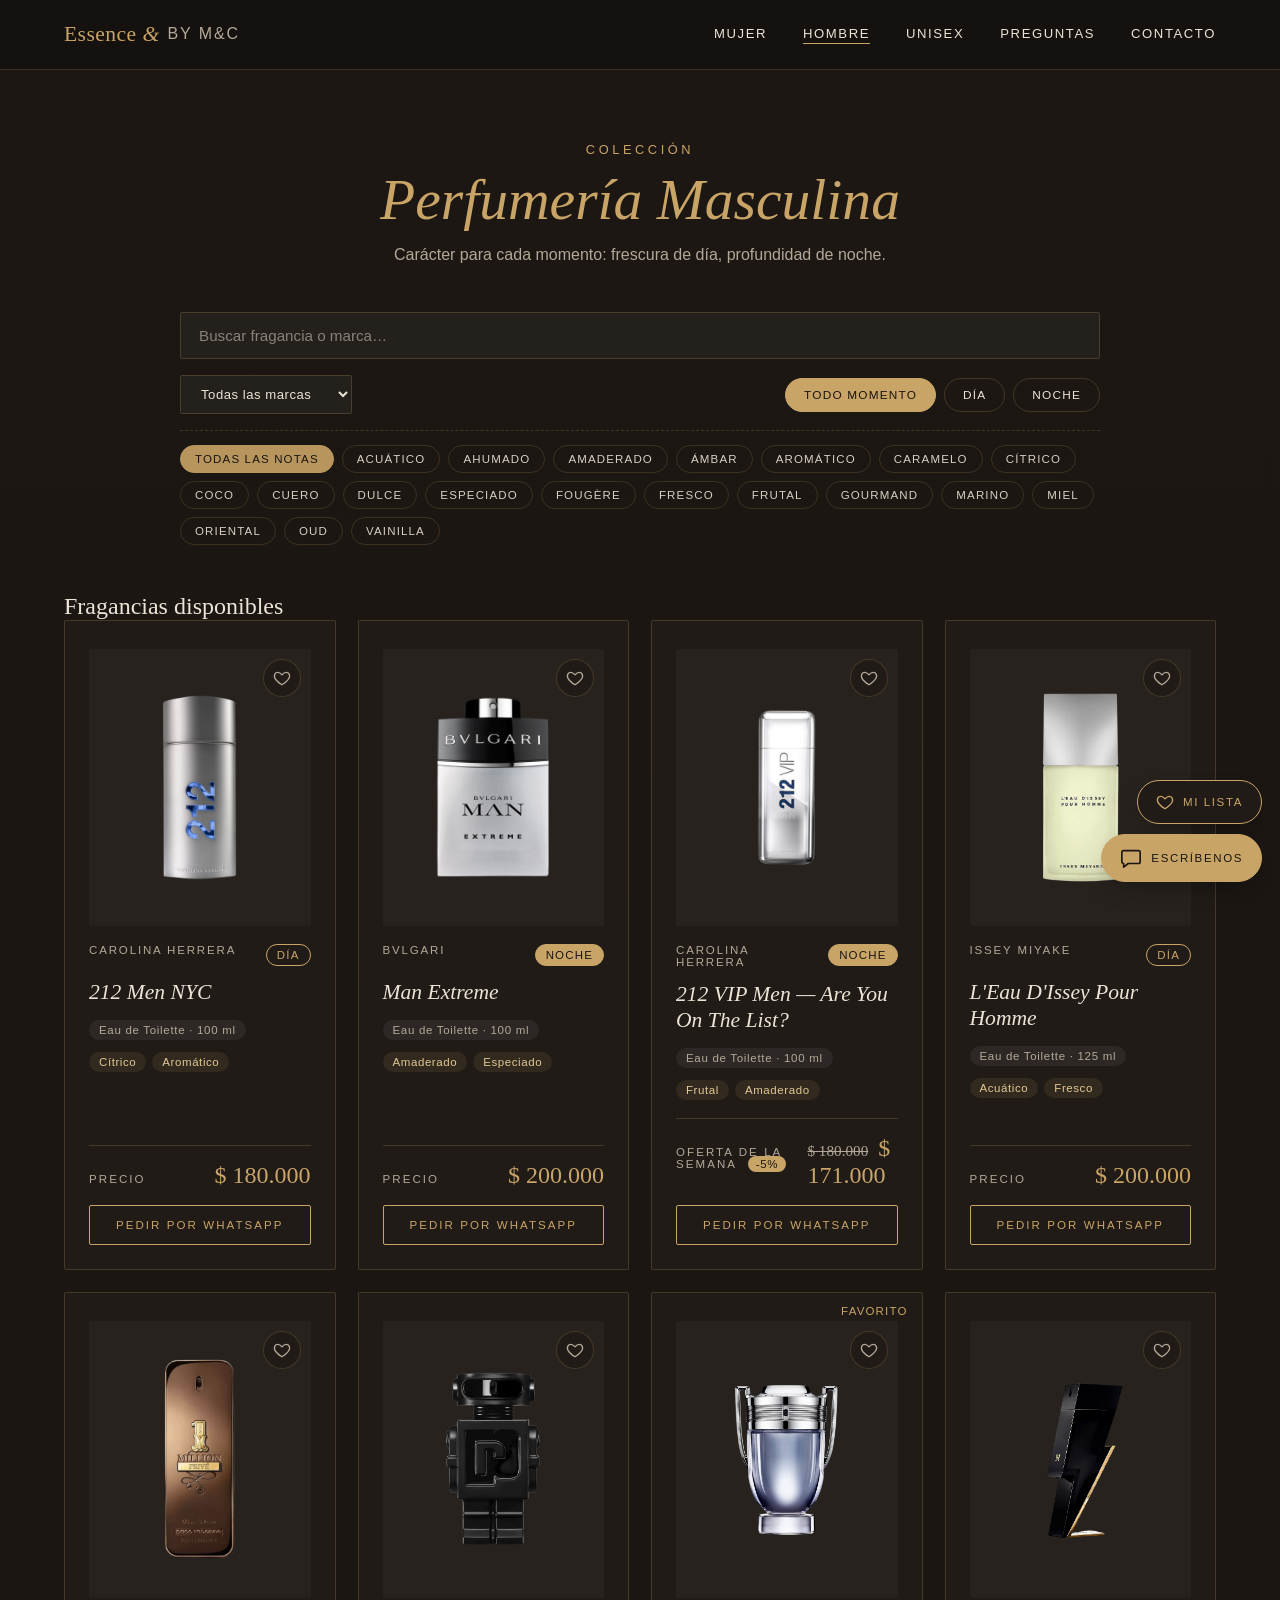
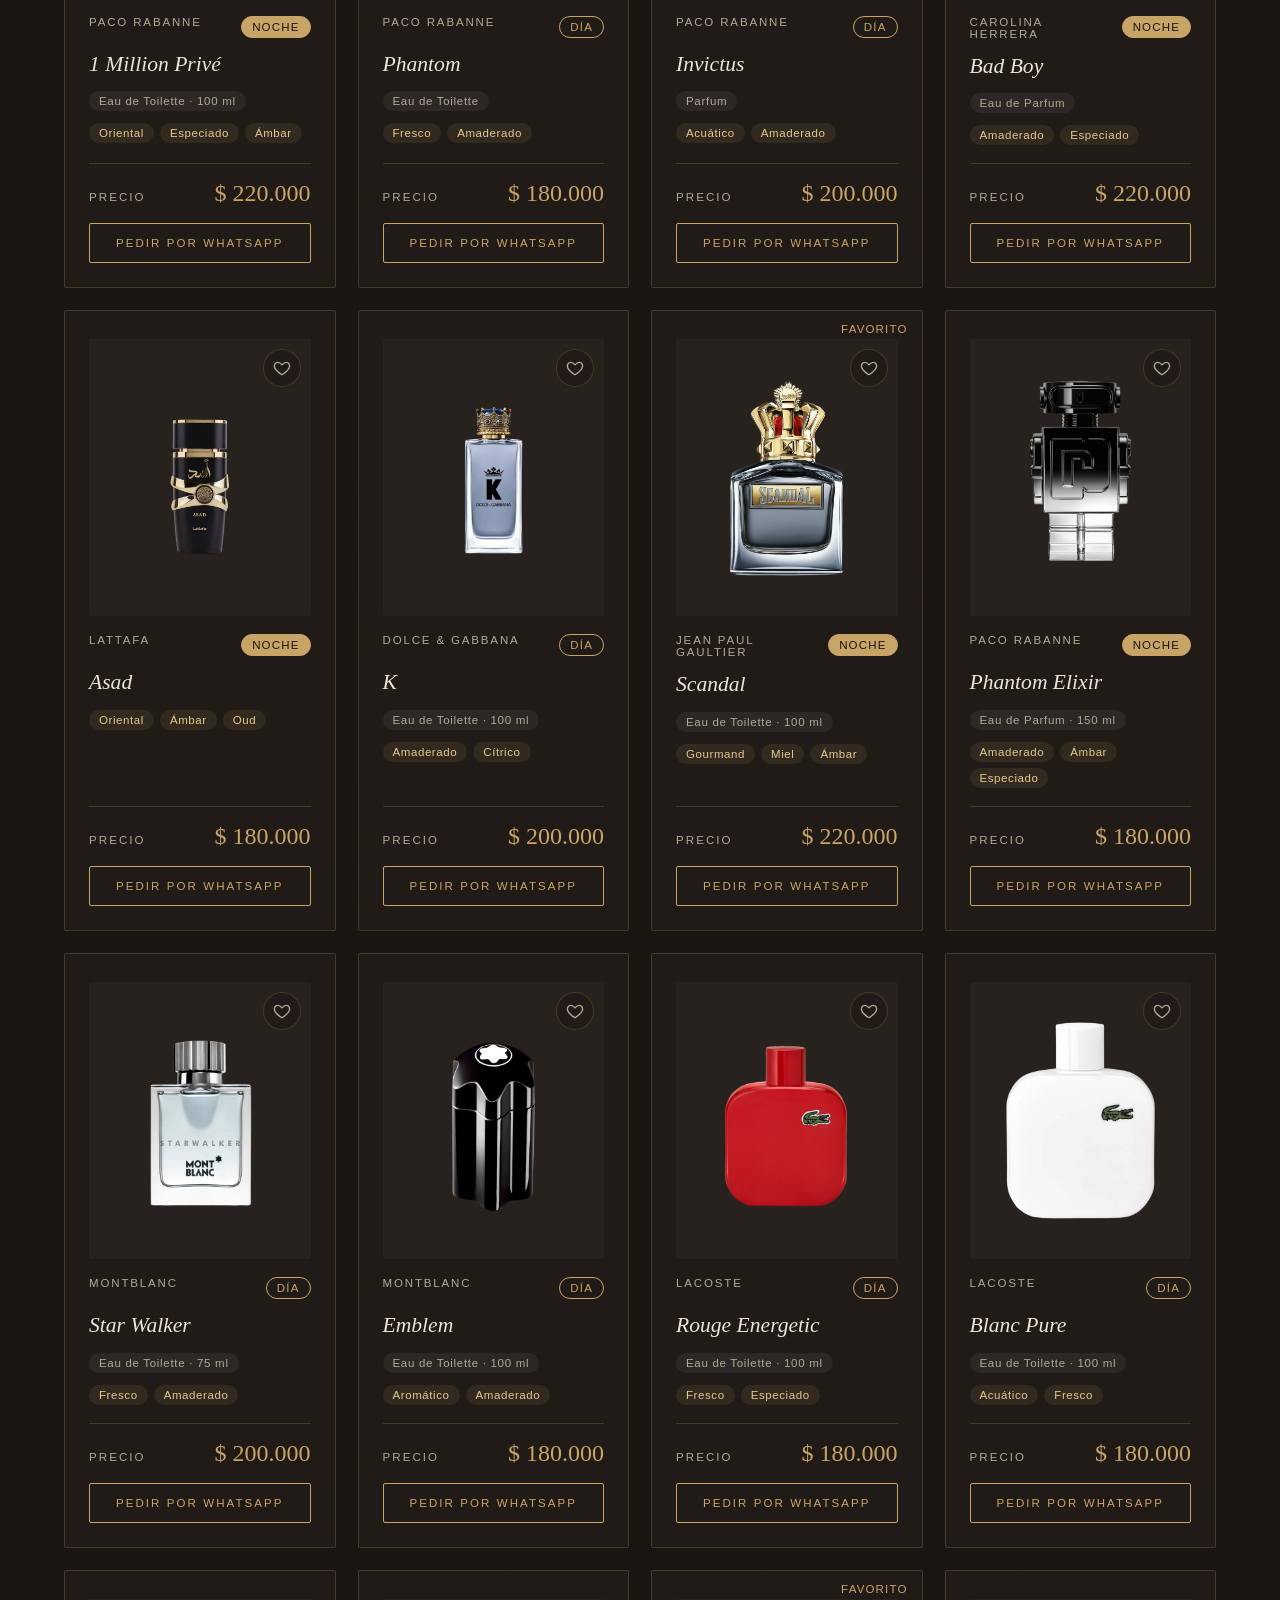
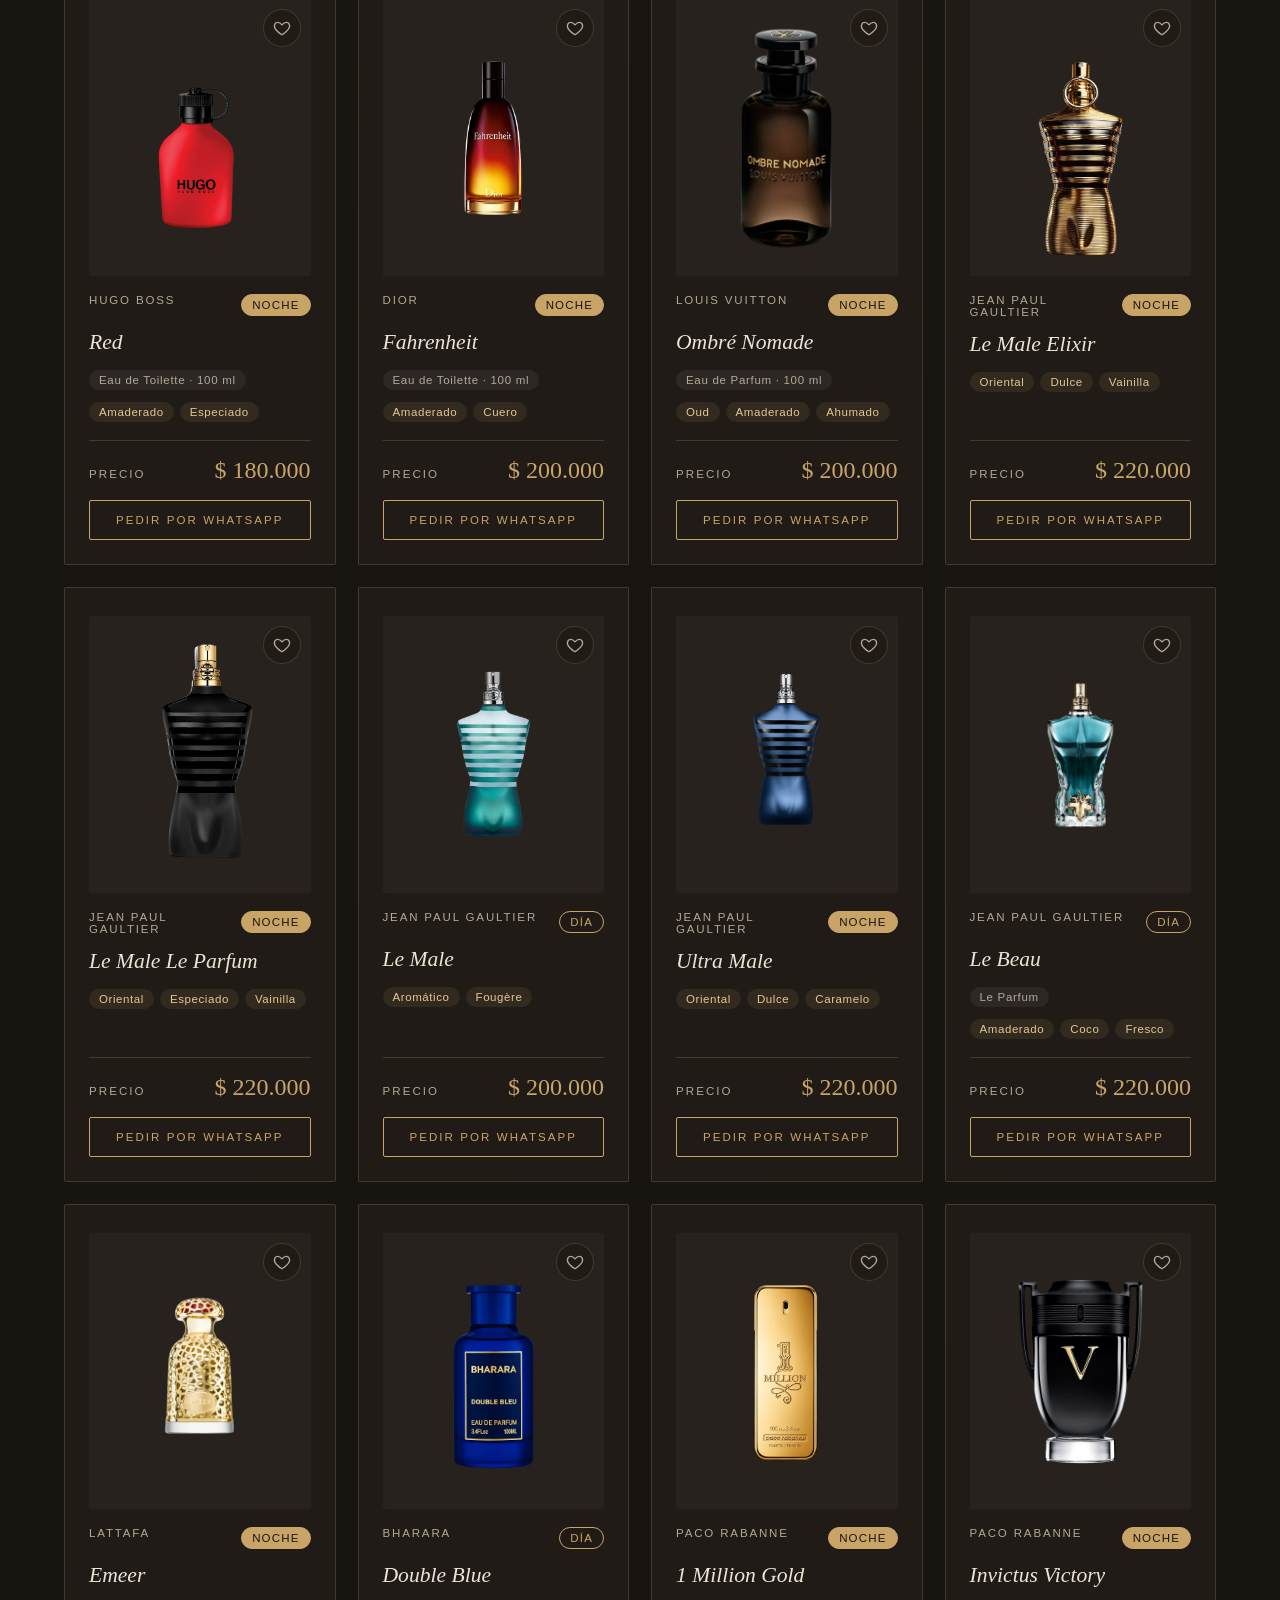
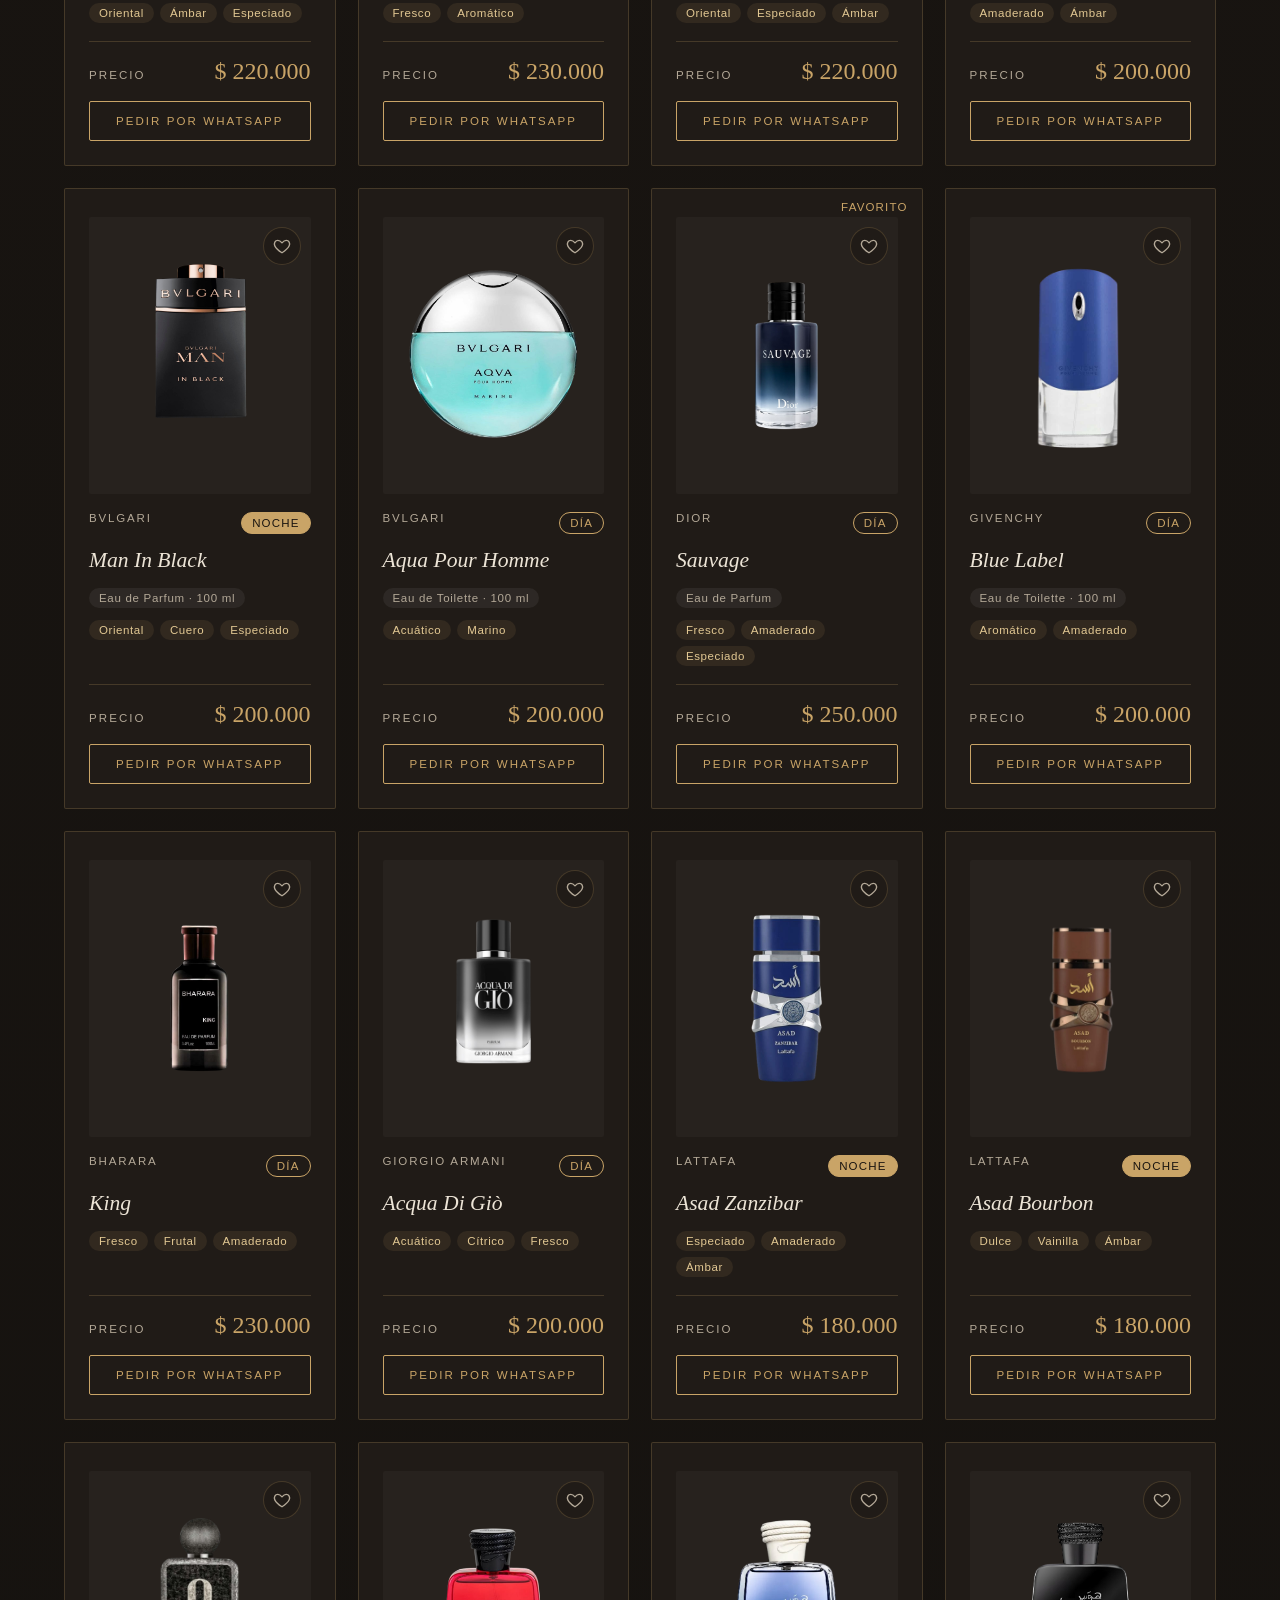
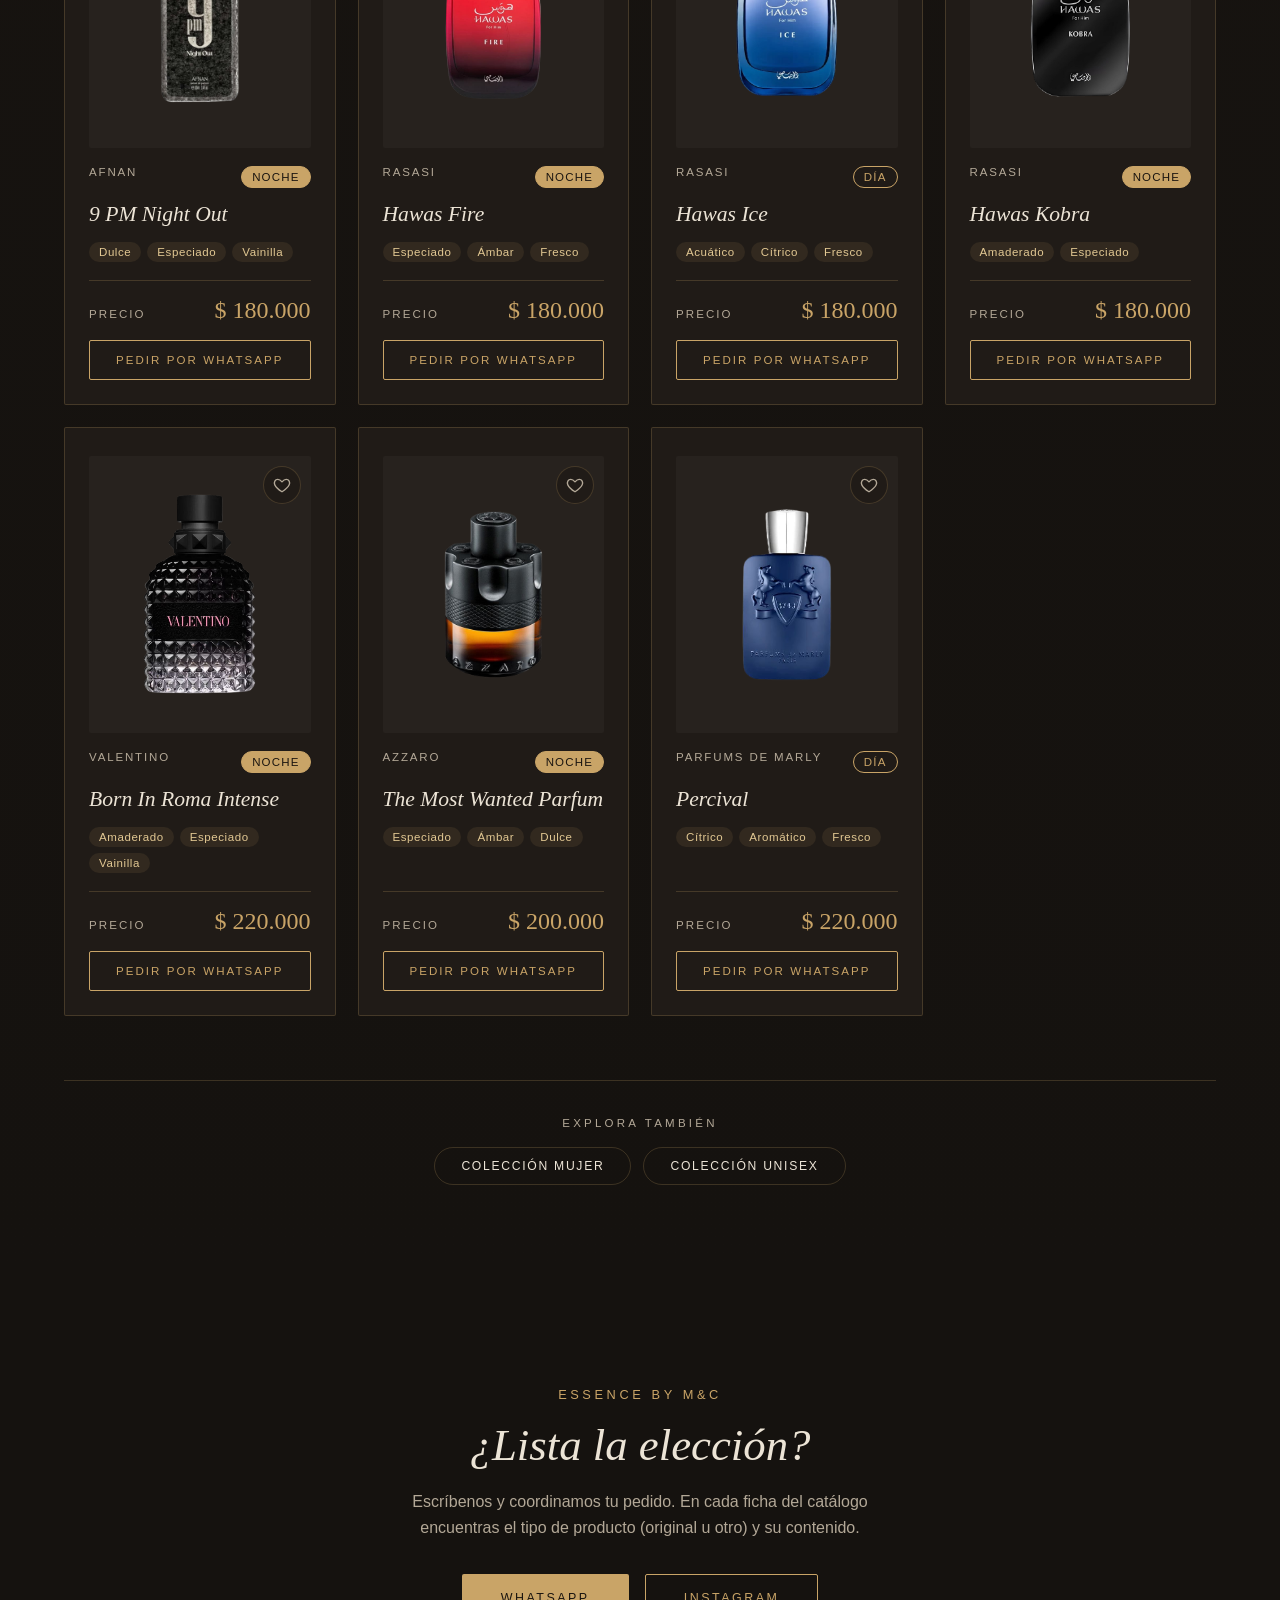
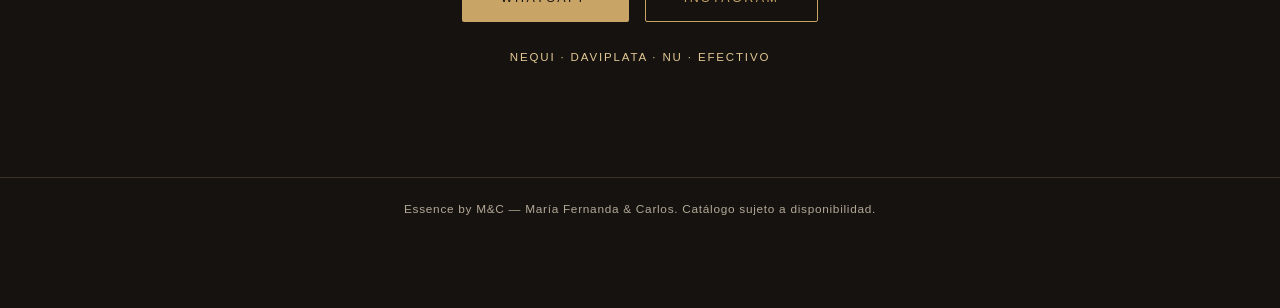
==== commit abefa14f: "Update hombre.html" ====
--- a/hombre.html
+++ b/hombre.html
@@ -3,13 +3,13 @@
 <head>
 <meta charset="UTF-8">
 <meta name="viewport" content="width=device-width, initial-scale=1.0">
-<title>Perfumería Masculina — Essence by M&amp;C</title>
-<meta name="description" content="Fragancias para hombre: frescura de día, profundidad de noche. Envíos a todo Colombia.">
+<title>Perfumes para hombre en Colombia | Essence by M&amp;C</title>
+<meta name="description" content="Catálogo de perfumes para hombre: Dior, Paco Rabanne, Jean Paul Gaultier, Bvlgari y más. Envíos a todo Colombia, pago contraentrega y atención personalizada.">
 <meta property="og:type" content="website">
 <meta property="og:site_name" content="Essence by M&amp;C">
 <meta property="og:locale" content="es_CO">
-<meta property="og:title" content="Perfumería Masculina — Essence by M&amp;C">
-<meta property="og:description" content="Fragancias para hombre: frescura de día, profundidad de noche. Envíos a todo Colombia.">
+<meta property="og:title" content="Perfumes para hombre en Colombia | Essence by M&amp;C">
+<meta property="og:description" content="Catálogo de perfumes para hombre: Dior, Paco Rabanne, Jean Paul Gaultier, Bvlgari y más. Envíos a todo Colombia, pago contraentrega y atención personalizada.">
 <meta property="og:image" content="https://essencebymc.github.io/EssenceByMC/img/og-portada.png">
 <meta property="og:image:width" content="1200">
 <meta property="og:image:height" content="630">
@@ -56,6 +56,7 @@
       <div class="chip-group notas-group" aria-label="Filtrar por familia olfativa"></div>
     </div>
 
+    <h2 class="sr-only">Fragancias disponibles</h2>
     <div class="grid" id="grid"></div>
     <p class="empty-state" id="empty" hidden>No encontramos fragancias con esos filtros. Prueba con otra combinación.</p>
 
--- a/css/styles.css
+++ b/css/styles.css
@@ -13,6 +13,8 @@
 :root{
   --gold: #c9a467;
   --gold-soft: #e2c893;
+  --gold-text: #c9a467;      /* dorado para TEXTO: en fondos claros se oscurece (ver temas) */
+  --door-gold: #f3e2b6;      /* dorado claro para el texto de las puertas */
 
   --onyx-bg: #15120f;
   --onyx-text: #ece4d6;
@@ -34,7 +36,8 @@
   --card: #ffffff;
   --card-line: rgba(0,0,0,.06);
   --text: #3a2422;
-  --muted: #8a6a63;
+  --muted: #74554f;
+  --gold-text: #7d5c1c;
   --accent: #7d4448;
   --on-accent: #ffffff;
   --line: rgba(0,0,0,.14);
@@ -72,7 +75,8 @@
   --card: #fffdf8;
   --card-line: rgba(92,74,42,.14);
   --text: #2e2a22;
-  --muted: #7d7261;
+  --muted: #615746;
+  --gold-text: #7d5c1c;
   --accent: #5c4a2a;
   --on-accent: #ffffff;
   --line: rgba(92,74,42,.24);
@@ -267,14 +271,12 @@
   height: 210px;
   aspect-ratio: 4 / 5;
   overflow: hidden;
-  border-radius: var(--radius);
-  background: var(--bg-2);
-  opacity: .42;
+  opacity: .5;
 }
 .strip-photo img{
   width: 100%;
   height: 100%;
-  object-fit: cover;
+  object-fit: contain;
   display: block;
 }
 .strip-name{
@@ -289,7 +291,7 @@
 .strip-name em{
   font-family: var(--font-body);
   font-style: normal;
-  font-size: .62rem;
+  font-size: .72rem;
   letter-spacing: .2em;
   text-transform: uppercase;
   vertical-align: middle;
@@ -312,7 +314,7 @@
   font-size: .72rem;
   letter-spacing: .28em;
   text-transform: uppercase;
-  color: var(--gold);
+  color: var(--gold-text);
   animation: fadeUp .8s .15s ease both;
 }
 .doors{
@@ -329,8 +331,8 @@
   flex-direction: column;
   align-items: center;
   justify-content: space-between;
-  min-height: 300px;
-  padding: 30px 22px 28px;
+  min-height: 230px;
+  padding: 24px 22px 22px;
   border-radius: var(--radius);
   text-align: center;
   overflow: hidden;
@@ -344,7 +346,7 @@
   content: "";
   position: absolute;
   inset: 10px;
-  border: 1px solid rgba(226,200,147,.38);
+  border: 1px solid rgba(226,200,147,.45);
   pointer-events: none;
   transition: inset var(--transition), border-color var(--transition);
 }
@@ -366,16 +368,15 @@
 }
 .door:hover::after{ left: 135%; }
 
-.door-mujer{  background: linear-gradient(160deg, #8b4b4f, #6b393c); color: #fff; }
+.door-mujer{  background: linear-gradient(160deg, #7d4448, #5f3235); color: #fff; }
 .door-hombre{ background: linear-gradient(160deg, #201b17, #15120f); color: var(--onyx-text); }
-.door-unisex{ background: linear-gradient(160deg, #6a5530, #4a3b20); color: #f6ecd8; }
+.door-unisex{ background: linear-gradient(160deg, #5c4a2a, #3f321a); color: #f6ecd8; }
 
 .door-num{
   font-family: var(--font-display);
-  font-size: 1rem;
+  font-size: 1.1rem;
   letter-spacing: .2em;
-  color: var(--gold-soft);
-  opacity: .8;
+  color: var(--door-gold);
 }
 .door-body{
   display: flex;
@@ -384,32 +385,32 @@
   gap: 8px;
 }
 .door-eyebrow{
-  font-size: .66rem;
-  letter-spacing: .32em;
-  text-transform: uppercase;
-  color: var(--gold-soft);
+  font-size: .82rem;
+  letter-spacing: .28em;
+  text-transform: uppercase;
+  color: var(--door-gold);
 }
 .door-name{
   font-family: var(--font-display);
   font-style: italic;
-  font-size: 3.2rem;
+  font-size: 2.9rem;
   line-height: 1;
 }
 .door-meta{
-  font-size: .68rem;
-  letter-spacing: .16em;
-  text-transform: uppercase;
-  opacity: .7;
+  font-size: .85rem;
+  letter-spacing: .12em;
+  text-transform: uppercase;
+  opacity: .92;
   min-height: 1em;
 }
 .door-go{
   display: flex;
   align-items: center;
   gap: 12px;
-  font-size: .72rem;
-  letter-spacing: .2em;
-  text-transform: uppercase;
-  color: var(--gold-soft);
+  font-size: .85rem;
+  letter-spacing: .18em;
+  text-transform: uppercase;
+  color: var(--door-gold);
 }
 .door-line{
   display: block;
@@ -465,10 +466,10 @@
   animation: fadeUp .7s ease both;
 }
 .eyebrow{
-  font-size: .75rem;
+  font-size: .8rem;
   letter-spacing: .28em;
   text-transform: uppercase;
-  color: var(--gold);
+  color: var(--gold-text);
   margin-bottom: 10px;
 }
 .collection-head h1{
@@ -543,7 +544,7 @@
   color: var(--on-accent);
 }
 .notas-group{ padding-top: 14px; border-top: 1px dashed var(--line); }
-.notas-group .chip{ font-size: .7rem; padding: 7px 14px; opacity: .9; }
+.notas-group .chip{ font-size: .72rem; padding: 7px 14px; opacity: .9; }
 
 /* ---------- Grid & tarjetas ---------- */
 .grid{
@@ -578,7 +579,8 @@
 .card-img img{
   width: 100%;
   height: 100%;
-  object-fit: cover;
+  object-fit: contain;        /* frasco completo, sin recortar */
+  padding: 6%;
   display: block;
   transition: transform 420ms cubic-bezier(.4,0,.2,1);
 }
@@ -595,7 +597,7 @@
 }
 .placeholder-icon{ font-size: 1.3rem; color: var(--gold); }
 .placeholder-text{
-  font-size: .68rem;
+  font-size: .72rem;
   letter-spacing: .1em;
   text-transform: uppercase;
 }
@@ -608,7 +610,7 @@
   margin-bottom: 14px;
 }
 .card-marca{
-  font-size: .68rem;
+  font-size: .72rem;
   letter-spacing: .16em;
   text-transform: uppercase;
   color: var(--muted);
@@ -616,13 +618,13 @@
 
 .momento-badge{
   flex-shrink: 0;
-  font-size: .64rem;
+  font-size: .72rem;
   letter-spacing: .1em;
   text-transform: uppercase;
   padding: 4px 10px;
   border-radius: 999px;
   border: 1px solid var(--gold);
-  color: var(--gold);
+  color: var(--gold-text);
   white-space: nowrap;
 }
 .momento-badge.noche{
@@ -645,7 +647,7 @@
   margin-bottom: 12px;
 }
 .ml-badge{
-  font-size: .64rem;
+  font-size: .72rem;
   letter-spacing: .06em;
   padding: 4px 10px;
   border-radius: 999px;
@@ -655,7 +657,7 @@
 
 .card-notas{ display: flex; gap: 6px; flex-wrap: wrap; }
 .nota-tag{
-  font-size: .66rem;
+  font-size: .72rem;
   letter-spacing: .05em;
   padding: 4px 10px;
   border-radius: 999px;
@@ -676,7 +678,7 @@
 .card-notas{ margin-bottom: 18px; }
 .card-precio{ border-top: 1px solid var(--card-line); }
 .precio-label{
-  font-size: .62rem;
+  font-size: .72rem;
   letter-spacing: .18em;
   text-transform: uppercase;
   color: var(--muted);
@@ -699,11 +701,11 @@
 .card.destacado::before{
   content: "Favorito";
   position: absolute;
-  top: 14px; right: 14px;
-  font-size: .6rem;
+  top: 12px; right: 14px;
+  font-size: .72rem;
   letter-spacing: .1em;
   text-transform: uppercase;
-  color: var(--gold);
+  color: var(--gold-text);
 }
 
 .empty-state{
@@ -750,6 +752,7 @@
   text-align: center;
 }
 .contact-inner{ max-width: 480px; margin: 0 auto; }
+.contact .eyebrow{ color: var(--gold); }
 .contact h2{ font-size: clamp(2rem, 5vw, 2.8rem); font-style: italic; margin: 14px 0 18px; }
 .contact p{ color: var(--onyx-muted); font-weight: 300; line-height: 1.6; }
 .contact-links{
@@ -767,22 +770,373 @@
   text-align: center;
   font-size: .74rem;
   letter-spacing: .06em;
-  padding: 24px;
+  padding: 24px 24px 92px;
   border-top: 1px solid var(--onyx-line);
+}
+
+
+/* =========================================================
+   PEDIDOS: botón en tarjeta, corazón, tipo
+   ========================================================= */
+.card-media{ position: relative; }
+
+.fav-btn{
+  position: absolute;
+  top: 10px; right: 10px;
+  width: 38px; height: 38px;
+  display: grid;
+  place-items: center;
+  border-radius: 50%;
+  border: 1px solid var(--line);
+  background: var(--card);
+  color: var(--muted);
+  padding: 0;
+  transition: transform var(--transition), color var(--transition), border-color var(--transition), background var(--transition);
+}
+.fav-btn svg{ fill: none; stroke: currentColor; stroke-width: 1.8; stroke-linejoin: round; }
+.fav-btn:hover{ transform: scale(1.08); border-color: var(--gold); color: var(--accent); }
+.fav-btn[aria-pressed="true"]{ background: var(--accent); border-color: var(--accent); color: var(--on-accent); }
+.fav-btn[aria-pressed="true"] svg{ fill: currentColor; }
+
+.btn-pedir{
+  display: block;
+  margin-top: 16px;
+  padding: 13px 16px;
+  text-align: center;
+  font-size: .72rem;
+  letter-spacing: .18em;
+  text-transform: uppercase;
+  border-radius: var(--radius);
+  border: 1px solid var(--accent);
+  color: var(--accent);
+  transition: background var(--transition), color var(--transition), transform var(--transition);
+}
+.btn-pedir:hover{ background: var(--accent); color: var(--on-accent); transform: translateY(-1px); }
+
+.tipo-badge{
+  font-size: .72rem;
+  letter-spacing: .1em;
+  text-transform: uppercase;
+  padding: 4px 10px;
+  border-radius: 999px;
+  border: 1px solid var(--gold);
+  color: var(--accent);
+}
+.theme-hombre .tipo-badge{ color: var(--gold-soft); }
+
+.select-group{ display: flex; gap: 10px; flex-wrap: wrap; }
+
+/* ---------- Dock flotante (Mi lista + WhatsApp) ---------- */
+.dock{
+  position: fixed;
+  right: 18px; bottom: 18px;
+  z-index: 60;
+  display: flex;
+  flex-direction: column;
+  align-items: flex-end;
+  gap: 10px;
+}
+.dock-list, .dock-wa{
+  display: inline-flex;
+  align-items: center;
+  gap: 9px;
+  padding: 12px 18px;
+  border-radius: 999px;
+  font-size: .72rem;
+  letter-spacing: .14em;
+  text-transform: uppercase;
+  box-shadow: 0 10px 26px -10px rgba(0,0,0,.45);
+  transition: transform var(--transition), background var(--transition);
+}
+.dock-list:hover, .dock-wa:hover{ transform: translateY(-2px); }
+.dock-list{
+  background: var(--card);
+  color: var(--accent);
+  border: 1px solid var(--gold);
+}
+.dock-list svg{ fill: none; stroke: currentColor; stroke-width: 1.8; stroke-linejoin: round; }
+.dock-list.tiene-items svg{ fill: currentColor; }
+.dock-count{
+  min-width: 20px; height: 20px;
+  padding: 0 6px;
+  display: inline-grid;
+  place-items: center;
+  border-radius: 999px;
+  background: var(--accent);
+  color: var(--on-accent);
+  font-size: .72rem;
+  letter-spacing: 0;
+}
+.dock-count[hidden]{ display: none; }
+.dock-wa{
+  background: var(--gold);
+  color: #1a1510;
+  border: 1px solid var(--gold);
+}
+.dock-wa:hover{ background: var(--gold-soft); }
+.dock-wa svg{ fill: none; stroke: currentColor; stroke-width: 1.8; stroke-linejoin: round; }
+
+/* ---------- Panel "Mi lista" ---------- */
+.drawer-backdrop{
+  position: fixed; inset: 0;
+  z-index: 70;
+  background: rgba(15,12,10,.55);
+}
+.drawer-backdrop[hidden], .drawer[hidden]{ display: none; }
+.drawer{
+  position: fixed;
+  top: 0; right: 0; bottom: 0;
+  z-index: 80;
+  width: min(420px, 100%);
+  display: flex;
+  flex-direction: column;
+  background: var(--bg);
+  color: var(--text);
+  border-left: 1px solid var(--line);
+  box-shadow: -20px 0 50px -20px rgba(0,0,0,.5);
+  animation: slideIn .28s cubic-bezier(.4,0,.2,1) both;
+}
+@keyframes slideIn{ from{ transform: translateX(30px); opacity: 0; } to{ transform: none; opacity: 1; } }
+.drawer-head{
+  display: flex; align-items: center; justify-content: space-between;
+  padding: 22px 24px;
+  border-bottom: 1px solid var(--line);
+}
+.drawer-head h2{ font-size: 1.8rem; font-style: italic; color: var(--accent); }
+.drawer-close{
+  width: 36px; height: 36px;
+  border-radius: 50%;
+  border: 1px solid var(--line);
+  background: transparent;
+  color: var(--text);
+}
+.drawer-close:hover{ border-color: var(--gold); }
+.drawer-items{
+  list-style: none;
+  margin: 0; padding: 8px 24px;
+  flex: 1;
+  overflow-y: auto;
+}
+.drawer-items li{
+  display: flex; align-items: center; justify-content: space-between; gap: 14px;
+  padding: 14px 0;
+  border-bottom: 1px solid var(--card-line);
+}
+.drawer-item-name{ display: flex; flex-direction: column; gap: 3px; }
+.drawer-item-name strong{ font-family: var(--font-display); font-style: italic; font-weight: 500; font-size: 1.2rem; }
+.drawer-item-name small{ font-size: .72rem; letter-spacing: .16em; text-transform: uppercase; color: var(--muted); }
+.drawer-quitar{
+  flex-shrink: 0;
+  background: none; border: 0;
+  font-size: .72rem; letter-spacing: .12em; text-transform: uppercase;
+  color: var(--muted);
+  text-decoration: underline;
+  text-underline-offset: 3px;
+}
+.drawer-quitar:hover{ color: var(--accent); }
+.drawer-empty{
+  flex: 1;
+  padding: 32px 24px;
+  color: var(--muted);
+  line-height: 1.6;
+  font-weight: 300;
+}
+.drawer-empty[hidden], .drawer-foot[hidden]{ display: none; }
+.drawer-foot{
+  padding: 18px 24px 24px;
+  border-top: 1px solid var(--line);
+  display: flex; flex-direction: column; gap: 12px; align-items: stretch;
+  text-align: center;
+}
+.drawer-clear{
+  background: none; border: 0;
+  font-size: .72rem; letter-spacing: .14em; text-transform: uppercase;
+  color: var(--muted);
+}
+.drawer-clear:hover{ color: var(--accent); }
+body.drawer-open{ overflow: hidden; }
+
+/* =========================================================
+   PORTADA: confianza, favoritos, preguntas
+   ========================================================= */
+.section-head{
+  max-width: 640px;
+  margin: 0 auto 40px;
+  text-align: center;
+}
+.section-head h2{ font-size: clamp(2rem, 4.5vw, 2.8rem); font-style: italic; color: var(--accent); }
+.section-head p:not(.eyebrow){ margin-top: 12px; color: var(--muted); font-weight: 300; }
+
+.trust{
+  background: var(--bg-2);
+  padding: 44px clamp(20px, 5vw, 64px);
+  border-top: 1px solid var(--card-line);
+  border-bottom: 1px solid var(--card-line);
+}
+.trust-list{
+  max-width: 1100px;
+  margin: 0 auto;
+  padding: 0;
+  list-style: none;
+  display: grid;
+  grid-template-columns: repeat(4, 1fr);
+  gap: 28px 24px;
+  text-align: center;
+}
+.trust-list li{ display: flex; flex-direction: column; gap: 6px; align-items: center; }
+.trust-mark{ color: var(--gold); font-size: .9rem; }
+.trust-list strong{
+  font-family: var(--font-display);
+  font-style: italic;
+  font-weight: 500;
+  font-size: 1.35rem;
+  color: var(--accent);
+  line-height: 1.15;
+}
+.trust-list span:not(.trust-mark){ font-size: .8rem; color: var(--muted); letter-spacing: .04em; line-height: 1.5; }
+
+.favoritos{ padding: 84px clamp(20px, 5vw, 64px) 70px; background: var(--bg); }
+.favoritos[hidden]{ display: none; }
+.top-grid{
+  max-width: 1100px;
+  margin: 0 auto;
+  display: grid;
+  grid-template-columns: repeat(auto-fill, minmax(200px, 1fr));
+  gap: 22px;
+}
+.top-card{
+  display: flex;
+  flex-direction: column;
+  gap: 6px;
+  padding: 14px 14px 18px;
+  background: var(--card);
+  border: 1px solid var(--card-line);
+  border-radius: var(--radius);
+  transition: transform var(--transition), border-color var(--transition), box-shadow var(--transition);
+}
+.top-card:hover{ transform: translateY(-4px); border-color: var(--gold); box-shadow: 0 18px 40px -22px var(--shadow); }
+.top-card .card-img{ margin-bottom: 10px; }
+.top-marca{ font-size: .72rem; letter-spacing: .16em; text-transform: uppercase; color: var(--muted); }
+.top-nombre{ font-family: var(--font-display); font-style: italic; font-size: 1.3rem; line-height: 1.2; color: var(--text); }
+
+.faq{ padding: 70px clamp(20px, 5vw, 64px) 96px; background: var(--bg-2); }
+.faq-list{ max-width: 760px; margin: 0 auto; }
+.faq-list details{ border-bottom: 1px solid var(--line); }
+.faq-list summary{
+  list-style: none;
+  cursor: pointer;
+  padding: 20px 36px 20px 0;
+  position: relative;
+  font-family: var(--font-display);
+  font-size: 1.35rem;
+  font-style: italic;
+  color: var(--text);
+}
+.faq-list summary::-webkit-details-marker{ display: none; }
+.faq-list summary::after{
+  content: "+";
+  position: absolute; right: 4px; top: 50%;
+  transform: translateY(-50%);
+  font-family: var(--font-body);
+  font-style: normal;
+  font-size: 1.4rem;
+  color: var(--gold);
+  transition: transform var(--transition);
+}
+.faq-list details[open] summary::after{ transform: translateY(-50%) rotate(45deg); }
+.faq-list summary:hover{ color: var(--accent); }
+.faq-list p{ padding: 0 0 22px; color: var(--muted); line-height: 1.7; font-weight: 300; max-width: 62ch; }
+
+.contact .pagos, .pagos{
+  margin-top: 26px;
+  font-size: .72rem;
+  letter-spacing: .16em;
+  text-transform: uppercase;
+  color: var(--gold-soft);
+}
+.contact p.pagos{ color: var(--gold-soft); font-weight: 400; }
+
+
+/* ---------- Oferta de la semana ---------- */
+.oferta{
+  padding: 84px clamp(20px, 5vw, 64px) 40px;
+  background: linear-gradient(180deg, var(--bg-2), var(--bg));
+}
+.oferta[hidden]{ display: none; }
+.oferta-grid{
+  max-width: 820px;
+  margin: 0 auto;
+  display: grid;
+  grid-template-columns: repeat(2, 1fr);
+  gap: 22px;
+}
+.oferta-card .top-nombre{ font-size: 1.5rem; }
+.oferta-precios{ display: flex; align-items: baseline; gap: 10px; flex-wrap: wrap; margin-top: 4px; }
+.oferta-precios s{ color: var(--muted); font-size: .95rem; }
+.oferta-precios strong{ font-family: var(--font-display); font-weight: 500; font-size: 1.7rem; color: var(--accent); }
+.oferta-precios em{
+  font-style: normal;
+  font-size: .78rem;
+  letter-spacing: .08em;
+  padding: 3px 9px;
+  border-radius: 999px;
+  background: var(--accent);
+  color: var(--on-accent);
+}
+.oferta-card .oferta-precios{ margin-bottom: 12px; }
+.oferta-card .btn-pedir{ margin-top: auto; }
+.oferta-combo{
+  grid-column: 1 / -1;
+  text-align: center;
+  padding: 34px 24px;
+  background: var(--card);
+  border: 1px solid var(--gold);
+  border-radius: var(--radius);
+  display: flex; flex-direction: column; align-items: center; gap: 10px;
+}
+.oferta-combo h3{ font-size: 2.1rem; font-style: italic; color: var(--accent); }
+.oferta-precios-grande{ justify-content: center; }
+.oferta-precios-grande strong{ font-size: 2.4rem; }
+.oferta-combo p{ color: var(--muted); }
+.oferta-combo .btn{ margin-top: 8px; }
+.en-oferta .precio-valor s{ color: var(--muted); font-size: .95rem; font-weight: 400; margin-right: 4px; }
+.oferta-pct{
+  font-style: normal;
+  margin-left: 6px;
+  padding: 2px 8px;
+  border-radius: 999px;
+  background: var(--accent);
+  color: var(--on-accent);
+  letter-spacing: .06em;
 }
 
 /* ---------- Responsive ---------- */
 @media (max-width: 760px){
   .doors{ grid-template-columns: 1fr; max-width: 420px; }
-  .door{ min-height: 190px; padding: 22px 16px; }
+  .door{ min-height: 180px; padding: 20px 16px; }
   .door-name{ font-size: 2.5rem; }
   .strip.is-photos{ height: 150px; }
   .strip-photo{ height: 150px; }
 }
+@media (max-width: 860px){
+  .trust-list{ grid-template-columns: repeat(2, 1fr); }
+}
 @media (max-width: 640px){
+  .dock{ right: 12px; bottom: 12px; }
+  .dock-wa span{ display: none; }
+  .dock-wa{ padding: 13px; }
+  .trust-list{ gap: 26px 14px; }
+  .trust-list strong{ font-size: 1.15rem; }
+  .top-grid{ grid-template-columns: repeat(2, 1fr); gap: 12px; }
+  .oferta-grid{ gap: 12px; }
+  .oferta-precios strong{ font-size: 1.35rem; }
+  .oferta-precios-grande strong{ font-size: 2rem; }
+  .top-card{ padding: 10px 10px 14px; }
+  .top-nombre{ font-size: 1.1rem; }
+  .faq-list summary{ font-size: 1.15rem; }
   .nav{ flex-direction: column; gap: 10px; padding: 14px 18px; }
-  .nav-links{ gap: 18px; }
-  .nav-links a{ font-size: .72rem; }
+  .nav-links{ gap: 8px 16px; flex-wrap: wrap; justify-content: center; }
+  .nav-links a{ font-size: .72rem; letter-spacing: .1em; }
   .hero{ min-height: auto; padding: 48px 18px 40px; }
   .collection{ padding-top: 48px; }
   .filter-row{ flex-direction: column; align-items: stretch; }
@@ -799,4 +1153,5 @@
     animation-iteration-count: 1 !important;
   }
   .strip-track{ animation: none !important; }
-}
+  .drawer{ animation: none !important; }
+}
